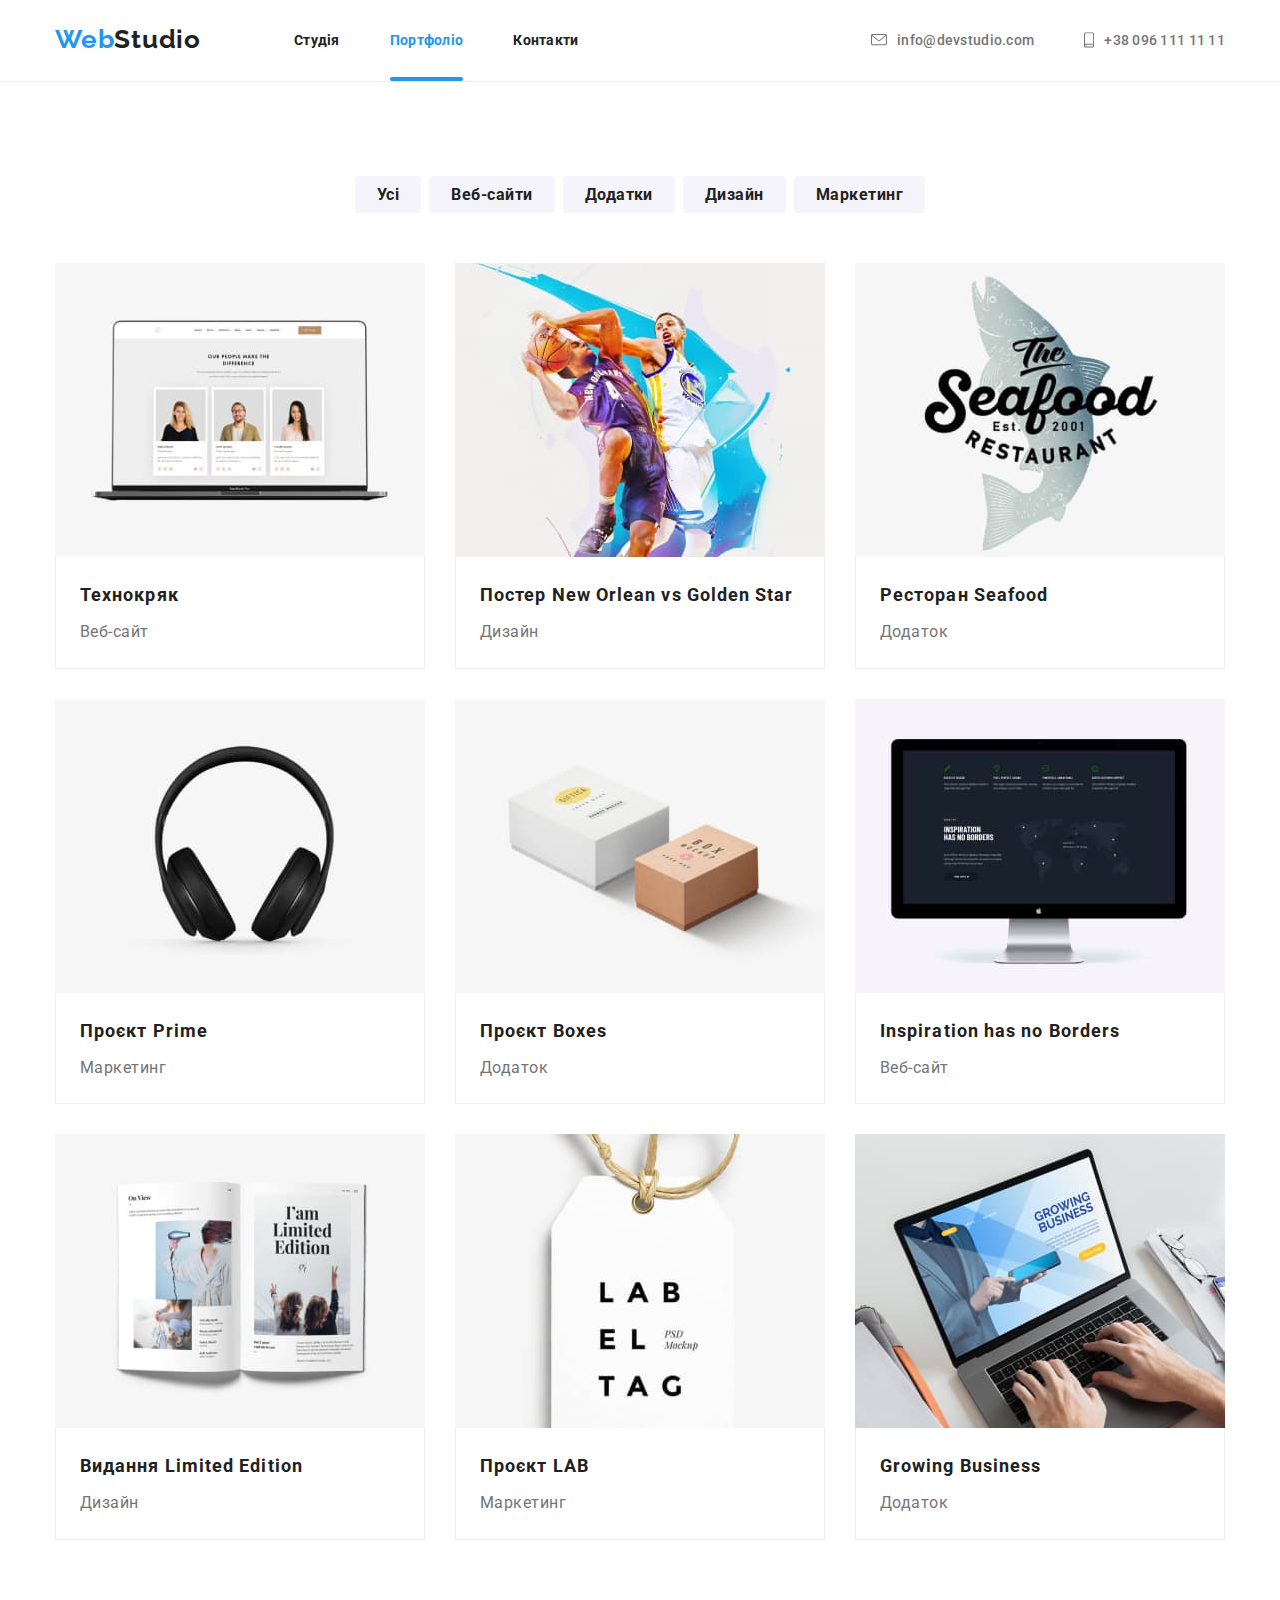
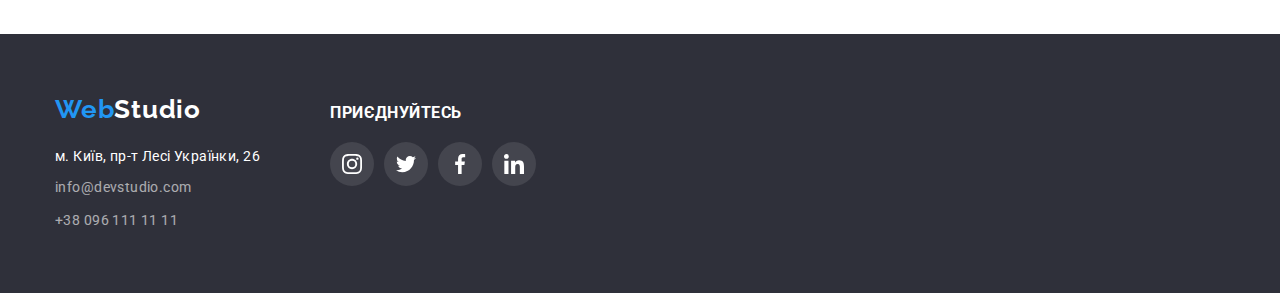
==== portfolio.html @ 6127da7b "Initial commit" ====
<!DOCTYPE html>
<html lang="en">

<head>
  <meta charset="UTF-8" />
  <meta http-equiv="X-UA-Compatible" content="IE=edge" />
  <meta name="viewport" content="width=device-width, initial-scale=1.0" />
  <link rel="preconnect" href="https://fonts.googleapis.com" />
  <link rel="preconnect" href="https://fonts.gstatic.com" crossorigin />
  <link href="https://fonts.googleapis.com/css2?family=Raleway:wght@700&family=Roboto:wght@400;500;700;900&display=swap"
    rel="stylesheet" />
  <link rel="stylesheet"
    href="https://cdnjs.cloudflare.com/ajax/libs/modern-normalize/1.1.0/modern-normalize.min.css" />
  <link rel="stylesheet" href="./css/style.css" />
  <title>Portfolio</title>
</head>

<body>
  <header class="header">
    <div class="container header-container">
      <nav class="navigation">
        <a class="logo-header link" href="./index.html"><span class="web">Web</span>Studio</a>
        <ul class="list">
          <li class="nav-li">
            <a class="nav-link link" href="./index.html">Студія</a>
          </li>
          <li class="nav-li">
            <a class="nav-link link current" href="./portfolio.html">Портфоліо</a>
          </li>
          <li class="nav-li">
            <a class="nav-link link" href="">Контакти</a>
          </li>
        </ul>
      </nav>

      <ul class="contacts list">
        <li class="contacts-item">
          <a class="link" href="mailto:info@devstudio.com">
            <svg class="icon" width="16" height="12">
              <use href="./images/symbol-defs.svg#icon-envelope"></use>
            </svg>
            info@devstudio.com</a>
        </li>
        <li class="contacts-item">
          <a class="link" href="tel:+380961111111">
            <svg class="icon" width="10" height="16">
              <use class="icon" href="./images/symbol-defs.svg#icon-smartphone"></use>
            </svg>
            +38 096 111 11 11</a>
        </li>
      </ul>
    </div>
  </header>

  <main class="main">
    <section class="portfolio section">
      <div class="container">
        <h1 class="title visually-hidden">Наші проекти</h1>
        <ul class="button-list list">
          <li class="item">
            <button class="button" type="button">Усі</button>
          </li>
          <li class="item">
            <button class="button" type="button">Веб-сайти</button>
          </li>
          <li class="item">
            <button class="button" type="button">Додатки</button>
          </li>
          <li class="item">
            <button class="button" type="button">Дизайн</button>
          </li>
          <li class="item">
            <button class="button" type="button">Маркетинг</button>
          </li>
        </ul>

        <ul class="projects list">
          <li class="item">
            <!-- "google.com" - умовне посилання -->
            <a class="link" href="https://www.google.com/">
              <div class="image-box">
                <img class="image" src="./images/portfolio/tech.jpg" alt="Технокряк" width="370" />
                <p class="image-desc">Ресурс пропонує комплексні пропозиції з різним рівнем функціоналу та сервісів. Все
                  це дозволить відвідувачу отримати вичерпні відомості про компанію чи приватну особу.</p>
              </div>
              <div class="img-description">
                <h2 class="name">Технокряк</h2>
                <p class="description">Веб-сайт</p>
              </div>
            </a>
          </li>
          <li class="item">
            <a class="link" href="https://www.google.com/">
              <div class="image-box">
                <img class="image" src="./images/portfolio/poster.jpg" alt="Технокряк" width="370" />
                <p class="image-desc">Ресурс пропонує комплексні пропозиції з різним рівнем функціоналу та сервісів. Все
                  це дозволить відвідувачу отримати вичерпні відомості про компанію чи приватну особу.</p>
              </div>
              <div class="img-description">
                <h2 class="name">Постер New Orlean vs Golden Star</h2>
                <p class="description">Дизайн</p>
              </div>
            </a>
          </li>
          <li class="item">
            <a class="link" href="https://www.google.com/">
              <div class="image-box">
                <img class="image" src="./images/portfolio/restaurant.jpg" alt="Технокряк" width="370" />
                <p class="image-desc">Ресурс пропонує комплексні пропозиції з різним рівнем функціоналу та сервісів. Все
                  це дозволить відвідувачу отримати вичерпні відомості про компанію чи приватну особу.</p>
              </div>
              <div class="img-description">
                <h2 class="name">Ресторан Seafood</h2>
                <p class="description">Додаток</p>
              </div>
            </a>
          </li>
          <li class="item">
            <a class="link" href="https://www.google.com/">
              <div class="image-box">
                <img class="image" src="./images/portfolio/prime.jpg" alt="Технокряк" width="370" />
                <p class="image-desc">Ресурс пропонує комплексні пропозиції з різним рівнем функціоналу та сервісів. Все
                  це дозволить відвідувачу отримати вичерпні відомості про компанію чи приватну особу.</p>
              </div>
              <div class="img-description">
                <h2 class="name">Проєкт Prime</h2>
                <p class="description">Маркетинг</p>
              </div>
            </a>
          </li>
          <li class="item">
            <a class="link" href="https://www.google.com/">
              <div class="image-box">
                <img class="image" src="./images/portfolio/boxes.jpg" alt="Технокряк" width="370" />
                <p class="image-desc">Ресурс пропонує комплексні пропозиції з різним рівнем функціоналу та сервісів. Все
                  це дозволить відвідувачу отримати вичерпні відомості про компанію чи приватну особу.</p>
              </div>
              <div class="img-description">
                <h2 class="name">Проєкт Boxes</h2>
                <p class="description">Додаток</p>
              </div>
            </a>
          </li>
          <li class="item">
            <a class="link" href="https://www.google.com/">
              <div class="image-box">
                <img class="image" src="./images/portfolio/monitor.jpg" alt="Технокряк" width="370" />
                <p class="image-desc">Ресурс пропонує комплексні пропозиції з різним рівнем функціоналу та сервісів. Все
                  це дозволить відвідувачу отримати вичерпні відомості про компанію чи приватну особу.</p>
              </div>
              <div class="img-description">
                <h2 class="name">Inspiration has no Borders</h2>
                <p class="description">Веб-сайт</p>
              </div>
            </a>
          </li>
          <li class="item">
            <a class="link" href="https://www.google.com/">
              <div class="image-box">
                <img class="image" src="./images/portfolio/limited.jpg" alt="Технокряк" width="370" />
                <p class="image-desc">Ресурс пропонує комплексні пропозиції з різним рівнем функціоналу та сервісів. Все
                  це дозволить відвідувачу отримати вичерпні відомості про компанію чи приватну особу.</p>
              </div>
              <div class="img-description">
                <h2 class="name">Видання Limited Edition</h2>
                <p class="description">Дизайн</p>
              </div>
            </a>
          </li>
          <li class="item">
            <a class="link" href="https://www.google.com/">
              <div class="image-box">
                <img class="image" src="./images/portfolio/label.jpg" alt="Технокряк" width="370" />
                <p class="image-desc">Ресурс пропонує комплексні пропозиції з різним рівнем функціоналу та сервісів. Все
                  це дозволить відвідувачу отримати вичерпні відомості про компанію чи приватну особу.</p>
              </div>
              <div class="img-description">
                <h2 class="name">Проєкт LAB</h2>
                <p class="description">Маркетинг</p>
              </div>
            </a>
          </li>
          <li class="item">
            <a class="link" href="https://www.google.com/">
              <div class="image-box">
                <img class="image" src="./images/portfolio/business.jpg" alt="Технокряк" width="370" />
                <p class="image-desc">Ресурс пропонує комплексні пропозиції з різним рівнем функціоналу та сервісів. Все
                  це дозволить відвідувачу отримати вичерпні відомості про компанію чи приватну особу.</p>
              </div>
              <div class="img-description">
                <h2 class="name">Growing Business</h2>
                <p class="description">Додаток</p>
              </div>
            </a>
          </li>
        </ul>
      </div>
    </section>
  </main>

  <footer class="footer">
    <div class="container">
      <div class="footer-contacts">
        <a class="logo-footer link" href="./index.html"><span class="web">Web</span>Studio</a>
        <ul class="list">
          <li class="item">
            <a class="map link"
              href="https://www.google.com.ua/maps/place/%D0%B1%D1%83%D0%BB.+%D0%9B%D0%B5%D1%81%D0%B8+%D0%A3%D0%BA%D1%80%D0%B0%D0%B8%D0%BD%D0%BA%D0%B8,+26,+%D0%9A%D0%B8%D0%B5%D0%B2,+02000/@50.4265841,30.5361971,17z/data=!3m1!4b1!4m5!3m4!1s0x40d4cf0e033ecbe9:0x57a4dffefec77da0!8m2!3d50.4265807!4d30.5383858?hl=ru">
              м. Київ, пр-т Лесі Українки, 26</a>
          </li>

          <li class="contacts-list item">
            <a class="link" href="mailto:info@devstudio.com">info@devstudio.com</a>
          </li>

          <li class="contacts-list item">
            <a class="link" href="tel:+380961111111">+38 096 111 11 11</a>
          </li>
        </ul>
      </div>
      <div class="social-footer">
        <h3 class="social-title">приєднуйтесь</h3>
        <ul class="list">
          <li class="item">
            <a class="link" target="_blank" rel="noreferrer, noopener" href="">
              <svg class="icon" width="20" height="20">
                <use href="./images/symbol-defs.svg#icon-instagram"></use>
              </svg>
            </a>
          </li>
          <li class="item">
            <a class="link" target="_blank" rel="noreferrer, noopener" href="">
              <svg class="icon" width="20" height="20">
                <use href="./images/symbol-defs.svg#icon-twitter"></use>
              </svg>
            </a>
          </li>
          <li class="item">
            <a class="link" target="_blank" rel="noreferrer, noopener" href="">
              <svg class="icon" width="20" height="20">
                <use href="./images/symbol-defs.svg#icon-facebook"></use>
              </svg>
            </a>
          </li>
          <li class="item">
            <a class="link" target="_blank" rel="noreferrer, noopener" href="">
              <svg class="icon" width="20" height="20">
                <use href="./images/symbol-defs.svg#icon-linkedin"></use>
              </svg>
            </a>
          </li>
        </ul>
      </div>
    </div>
  </footer>
</body>

</html>
---- css/style.css ----
/*  */

:root {
  --main-text-color: #212121;
  --project-color: #2196f3;
  --second-accent-color: #188ce8;
  --second-text-color: #757575;
  --third-text-color: #fff;
  --hero-back-color: #2f303a;
  --background-color: #f5f5f5;
  --section-team-back-color: #f5f4fa;
  --project-section-back: #eeeeee;
  --logo-color: #000;
  --header-border-line: #ececec;
  --company-logo-color: #afb1b8;
  --footer-icon-back-color: #44454e;
  --employment-des-back: rgba(47, 48, 58, 0.8);
  --port-desc-back: rgba(33, 150, 243, 0.9);
  --send-mail-text-color: #acacb0;
}

body {
  font-weight: 400;
  font-size: 14px;
  font-family: "Roboto", sans-serif;
  color: var(--main-text-color);
  background-color: var(--third-text-color);
  margin: 0;
}
.container {
  box-sizing: border-box;
  width: 1200px;
  margin: 0 auto;
  padding-left: 15px;
  padding-right: 15px;
}

img {
  display: block;
  min-width: 100%;
  height: auto;
}

h1,
h2,
h3,
h4,
h5,
h6,
p {
  margin: 0;
}

.section {
  padding-top: 94px;
  padding-bottom: 94px;
}

.link {
  text-decoration: none;
  font-style: normal;
}
.list {
  list-style: none;
  padding: 0;
  margin: 0;
}

.title {
  padding-bottom: 50px;
  text-align: center;
}

.visually-hidden {
  position: absolute;
  white-space: nowrap;
  width: 1px;
  height: 1px;
  overflow: hidden;
  border: 0;
  padding: 0;
  clip: rect(0 0 0 0);
  clip-path: inset(50%);
  margin: -1px;
}

/* header */

.header {
  /* color */
  background-color: var(--third-text-color);
  color: var(--main-text-color);
  /* font */
  font-weight: bold;
  line-height: 1.2;

  border-bottom: 1px solid var(--header-border-line);
}

.header-container {
  display: flex;

  align-items: center;
}

.header .link {
  color: var(--main-text-color);
}
/* header-content */

/* /header-logo/ */
.logo-header {
  /* font */
  font-family: "Raleway", sans-serif;
  font-weight: 700;
  font-size: 26px;
  line-height: 1.2;
  letter-spacing: 0.03em;
  /* color */
  color: var(--logo-color);

  padding-top: 24px;
  padding-bottom: 25px;
}

.logo-header .web {
  /* color */
  color: var(--project-color);
}

/* header-navigation */

.navigation {
  display: flex;
  align-items: center;
}
.navigation .nav-li {
  transition-property: background-color, box-shadow, color;
  transition-duration: cubic-bezier(0.4, 0, 0.2);
}

.navigation .nav-link {
  position: relative;
  /* font */
  font-weight: bold;
  font-size: 14px;
  letter-spacing: 0.02em;
  line-height: 1.2;
  /* color */
  color: var(--main-text-color);

  margin-top: 0;
  margin-bottom: 0;
  padding-top: 32px;
  padding-bottom: 32px;
  display: block;

  transition-property: color;
  transition-duration: 250ms;
  transition-timing-function: cubic-bezier(0.4, 0, 0.2, 1);
  transition-delay: 0ms;
}

.navigation .list {
  display: flex;
  padding-left: 0;
  margin-left: 93px;
  margin-bottom: 0px;
  margin-top: 0px;
}
.navigation .nav-li:not(:last-child) {
  margin-right: 50px;
}

.navigation .nav-link:hover,
.navigation .nav-link:focus,
.navigation .nav-link:active {
  /* color */
  color: var(--project-color);
}
.navigation .current {
  position: relativ;
  color: var(--project-color);
}
.navigation .current::after {
  position: absolute;
  bottom: 0px;
  left: 0px;
  content: "";
  width: 100%;
  height: 4px;
  background-color: var(--project-color);
  border-radius: 2px;
}

/* header-contacts */

.contacts .link {
  /* font */
  font-weight: 500;
  line-height: 1.2;
  letter-spacing: 0.02em;
  /* color */
  color: var(--second-text-color);

  padding-top: 32px;
  padding-bottom: 32px;

  transition-property: color;
  transition-duration: 250ms;
  transition-timing-function: cubic-bezier(0.4, 0, 0.2, 1);
  transition-delay: 0ms;
}

.contacts {
  margin-left: auto;
  display: flex;
  align-items: center;
}

.header-address .contacts-item {
  box-sizing: border-box;
}

.contacts {
  display: flex;
  padding: 0;
}

.contacts .contacts-item:not(:last-child) {
  margin-right: 50px;
}

.contacts .link:hover,
.contacts .link:focus,
.contacts .link:hover .icon,
.contacts .link:focus .icon {
  color: var(--project-color);
  fill: var(--project-color);
}

.contacts-item .link {
  display: flex;
  align-items: center;
}

.contacts .icon {
  fill: var(--second-text-color);

  margin-right: 10px;

  transition-property: fill;
  transition-duration: 250ms;
  transition-timing-function: cubic-bezier(0.4, 0, 0.2, 1);
  transition-delay: 0ms;
}

/* main */

/*----hero-section----*/
.hero {
  background-color: var(--hero-back-color);
  background-repeat: no-repeat;
  background-size: cover;
  background-image: linear-gradient(
      to right,
      rgba(47, 48, 58, 0.6),
      rgba(47, 48, 58, 0.6)
    ),
    url(../images/hero.jpg);

  padding-top: 200px;
  padding-bottom: 200px;

  max-width: 1600px;
  margin: 0 auto;

  text-align: center;
}
.hero .title {
  /* font */
  font-weight: 900;
  font-size: 44px;
  line-height: 1.4;
  letter-spacing: 0.06em;
  /* color */
  color: var(--third-text-color);

  margin-bottom: 30px;

  text-transform: uppercase;
}

.hero-button {
  /* color */
  color: var(--third-text-color);
  background-color: var(--project-color);
  /* cursor */
  cursor: pointer;
  /* font */
  font-family: inherit;
  font-weight: 700;
  font-size: 16px;
  line-height: 1.8;
  letter-spacing: 0.06em;

  padding: 10px 32px;
  border: 0;
  border-radius: 4px;

  box-shadow: 0px 4px 4px rgba(0, 0, 0, 0.15);

  transition-property: background-color, color;
  transition-duration: 250ms;
  transition-timing-function: cubic-bezier(0.4, 0, 0.2, 1);
  transition-delay: 0ms;
}
.hero-button:hover,
.hero-button:focus {
  /* color */
  background-color: var(--second-accent-color);
  color: var(--third-text-color);
}

/* -----advantages----- */

.feature .title {
  /* font */
  font-weight: 700;
  font-size: 36px;
  line-height: 1.2;
  letter-spacing: 0.03em;
  /* color */
  color: var(--main-text-color);
}

.feature .list {
  display: flex;
}

.feature .item:not(:last-child) {
  margin-right: 30px;
}

.feature .item::before {
  display: block;
  content: "";
  width: 270px;
  height: 120px;

  margin-bottom: 30px;

  background-repeat: no-repeat;
  background-position: center;
  align-items: center;

  border-radius: 4px;

  background-color: var(--section-team-back-color);
}

.item-one::before {
  background-image: url(../images/specifics/antenna.png);
}
.item-two::before {
  background-image: url(../images/specifics/clock.png);
}
.item-three::before {
  background-image: url(../images/specifics/diagram.png);
}
.item-four::before {
  background-image: url(../images/specifics/astronaut.png);
}

.feature .name {
  /* font */
  font-weight: 700;
  font-size: 14px;
  line-height: 1.2;
  letter-spacing: 0.03em;
  /* color */
  color: var(--main-text-color);

  margin-bottom: 10px;
}
.feature .text {
  /* font */
  font-size: 14px;
  line-height: 1.8;
  letter-spacing: 0.03em;
  /* color */
  color: var(--second-text-color);

  margin: 0;
}

/* ----employment---- */

.employment {
  padding-top: 0;
}

.employment .title {
  /* font */
  font-weight: 700;
  font-size: 36px;
  line-height: 1.2;
  letter-spacing: 0.03em;
  /* color */
  color: var(--main-text-color);

  margin-top: 0px;
}

.employment .list {
  display: flex;
  gap: 30px;
}

.employment .image-box {
  position: relative;
}

.employment .image-description {
  position: absolute;
  bottom: 0;
  left: 0;

  text-align: center;

  width: 370px;

  font-weight: 700;
  font-size: 14px;
  line-height: 1.14;
  letter-spacing: 0.03em;
  text-transform: uppercase;

  padding: 27px 0;

  color: var(--third-text-color);
  background-color: var(--employment-des-back);
}

/* -------team------- */
.team {
  background-color: var(--section-team-back-color);
}
.team .title {
  /* font */
  font-family: "Roboto";
  font-weight: 700;
  font-size: 36px;
  line-height: 1.2;
  letter-spacing: 0.03em;
  /* color */
  color: var(--main-text-color);
}

.team .list {
  display: flex;
  gap: 30px;
}

.team .card {
  background-color: var(--third-text-color);

  width: 270px;

  text-align: center;

  border-radius: 0 0 4px 4px;

  box-shadow: 0px 1px 3px rgba(0, 0, 0, 0.12), 0px 1px 1px rgba(0, 0, 0, 0.14),
    0px 2px 1px rgba(0, 0, 0, 0.2);
}

.team .image {
  display: block;
}

.team .name-spec {
  padding-top: 30px;
  padding-bottom: 30px;
}

.team .name {
  /* font */
  font-weight: bold;
  font-size: 16px;
  line-height: 1.2;
  letter-spacing: 0.03em;
  /* color */
  color: var(--main-text-color);

  margin-bottom: 10px;
}
.team .specialization {
  /* font */
  font-size: 16px;
  line-height: 1.2;
  letter-spacing: 0.03em;
  /* color */
  color: var(--second-text-color);

  margin-bottom: 16px;
}

.team .card-social {
  gap: 10px;
  align-items: center;
  justify-content: center;
}

.card-social .item {
  width: 44px;
  height: 44px;
}

.card-social .link {
  transition-property: background-color, fill, border-radius;
  transition-duration: 250ms;
  transition-timing-function: cubic-bezier(0.4, 0, 0.2, 1);
  transition-delay: 0ms;
}

.card-social .link:hover .icon,
.card-social .link:focus .icon {
  fill: var(--third-text-color);
}

.card-social .link:hover,
.card-social .link:focus {
  border-radius: 50%;
  background-color: var(--project-color);
}

.card-social .link {
  display: flex;
  border-radius: 50%;
  width: 100%;
  height: 100%;
  justify-content: center;
  align-items: center;
}

.card-social .icon {
  fill: var(--company-logo-color);

  transition-property: fill;
  transition-duration: 250ms;
  transition-timing-function: cubic-bezier(0.4, 0, 0.2, 1);
  transition-delay: 0ms;
}

/* clients */

.clients .title {
  font-family: "Roboto";
  font-weight: 700;
  font-size: 36px;
  line-height: 1.2;
  letter-spacing: 0.03em;

  color: var(--main-text-color);
}

.clients .list {
  display: flex;
  justify-content: center;
  gap: 30px;
}

.clients .item,
.clients .link {
  display: inline-block;
  max-height: 92px;

  transition-property: background-color, color;
  transition-duration: 250ms;
  transition-timing-function: cubic-bezier(0.4, 0, 0.2, 1);
  transition-delay: 0ms;
}

.clients .icon {
  border-radius: 4px;
  border: 1px solid var(--company-logo-color);

  width: 170px;
  height: 92px;

  padding-top: 16px;
  padding-bottom: 16px;
  padding-left: 32px;
  padding-right: 32px;

  fill: var(--company-logo-color);

  transition-property: fill, border-color;
  transition-duration: 250ms;
  transition-timing-function: cubic-bezier(0.4, 0, 0.2, 1);
  transition-delay: 0ms;
}

.clients .link:hover .icon,
.clients .link:focus .icon,
.clients .link:hover,
.clients .link:focus {
  fill: var(--project-color);
  border-color: var(--project-color);
  outline: transparent;
}

/* footer */

.footer {
  /* color */
  background-color: var(--hero-back-color);
  /* font */
  font-weight: 400;

  padding: 60px 0;
}

.footer-contacts {
  margin-right: 70px;
}
.logo-footer {
  display: inline-block;

  max-width: 145px;
  /* font */
  font-family: "Raleway", sans-serif;
  font-style: normal;
  font-weight: 700;
  font-size: 26px;
  line-height: 1.2;
  letter-spacing: 0.03em;
  /* color */
  color: var(--third-text-color);

  margin-bottom: 20px;
  margin-right: 0;
}
.logo-footer .web {
  color: var(--project-color);
}
.map {
  /* font */
  font-size: 14px;
  line-height: 1.6;
  letter-spacing: 0.03em;
  /* color */
  color: var(--third-text-color);
}
.contacts-list .link {
  line-height: 1.7;
  letter-spacing: 0.03em;
  /* color */
  color: var(--third-text-color);
  opacity: 0.6;
}

.footer .item:not(:last-child) {
  margin-bottom: 9px;
}

.footer .container {
  display: flex;

  align-items: baseline;
}

.social-footer {
  margin-right: 93px;
}

.social-title {
  font-weight: 700;
  line-height: 1.1;
  letter-spacing: 0.03em;
  text-transform: uppercase;

  padding-bottom: 20px;

  color: var(--third-text-color);
}

.social-footer .list {
  display: flex;
  gap: 10px;
}

.social-footer .item {
  width: 44px;
  height: 44px;

  border-radius: 50%;
  background-color: var(--footer-icon-back-color);
}

.social-footer .link {
  display: flex;
  width: 100%;
  height: 100%;
  justify-content: center;
  align-items: center;

  border-radius: 50%;

  fill: var(--third-text-color);

  transition-property: background-color, fill;
  transition-duration: 250ms;
  transition-timing-function: cubic-bezier(0.4, 0, 0.2, 1);
  transition-delay: 0ms;
}

.social-footer .link:hover .icon,
.social-footer .link:focus .icon {
  fill: var(--third-text-color);
}
.social-footer .link:hover,
.social-footer .link:focus {
  background-color: var(--project-color);
  border-radius: 50%;
}

.mailing {
  top: 0;
  right: 0;
}

.mailing .title {
  font-weight: 700;
  line-height: calc(16 / 14);
  letter-spacing: 0.03em;
  text-transform: uppercase;

  text-align: left;

  padding: 0;

  margin-bottom: 20px;

  color: var(--third-text-color);
}

.mailing .email-box {
  display: flex;
}

.mailing .input-email {
  min-height: 50px;
  width: 358px;
  margin-right: 12px;
  padding-left: 16px;

  font-size: 16px;
  line-height: calc(20 / 16);
  align-items: center;
  letter-spacing: 0.03em;

  background-color: transparent;

  color: var(--send-mail-text-color);
  border: 1px solid rgba(255, 255, 255, 0.3);
  filter: drop-shadow(0px 4px 4px rgba(0, 0, 0, 0.15));
  border-radius: 4px;
}

.mailing .button {
  box-sizing: border-box;
  display: flex;

  justify-content: center;
  align-items: center;

  width: 200px;
  height: 50px;

  border: 0;

  background-color: var(--project-color);
  color: var(--third-text-color);

  transition-property: background-color;
  transition-duration: 250ms;
  transition-timing-function: cubic-bezier(0.4, 0, 0.2, 1);
  transition-delay: 0ms;
}

.mailing .button:hover,
.mailing .button:focus {
  /* color */
  background-color: var(--second-accent-color);
  color: var(--third-text-color);
}

.mailing .icon {
  align-self: center;

  margin-left: 10px;

  width: 24px;
  height: 24px;

  fill: var(--third-text-color);
}

/* MODAL */

.backdrop {
  position: fixed;

  top: 0;
  left: 0;

  width: 100%;
  height: 100%;

  backdrop-filter: blur(1px);
  background-color: rgba(0, 0, 0, 0.2);

  visibility: visible;
  opacity: 1;

  transition-property: visibility, opacity;
  transition-duration: 250ms;
  transition-timing-function: cubic-bezier(0.4, 0, 0.2, 1);
  transition-delay: 0ms;
}

.is-hidden {
  opacity: 0;
  visibility: hidden;
  pointer-events: none;

  transition-property: visibility, opacity;
  transition-duration: 250ms;
  transition-timing-function: cubic-bezier(0.4, 0, 0.2, 1);
  transition-delay: 0ms;
}

.modal {
  position: absolute;

  z-index: 100;

  width: 528px;
  min-height: 581px;

  padding: 40px 41px;

  top: 50%;
  left: 50%;
  transform: translate(-50%, -50%);

  border-radius: 4px;

  box-shadow: 0px 1px 3px rgba(0, 0, 0, 0.12), 0px 1px 1px rgba(0, 0, 0, 0.14),
    0px 2px 1px rgba(0, 0, 0, 0.2);

  background-color: var(--third-text-color);
}

.modal__close {
  position: absolute;
  display: flex;
  background: transparent;
  justify-content: center;
  align-items: center;

  padding: 0;

  top: 8px;
  right: 8px;

  cursor: pointer;

  width: 30px;
  height: 30px;

  border-radius: 50%;
  border: 1px solid rgba(0, 0, 0, 0.1);

  transition-property: fill;
  transition-duration: 250ms;
  transition-timing-function: cubic-bezier(0.4, 0, 0.2, 1);
  transition-delay: 0ms;
}

.modal__close:hover,
.modal__close:focus,
.modal__close:active {
  fill: var(--project-color);
}

.modal__title {
  display: inline-block;

  margin-bottom: 12px;

  font-weight: 700;
  font-size: 20px;
  line-height: calc(23 / 20);
  text-align: center;
  letter-spacing: 0.03em;
}
.modal__form--label {
  display: inline-block;

  margin-bottom: 4px;

  font-size: 12px;
  line-height: calc(14 / 12);
  letter-spacing: 0.01em;

  color: var(--second-text-color);
}
.modal__form--group {
  position: relative;

  margin-bottom: 10px;
}

.modal__form--input:hover,
.modal__form--input:active,
.modal__form--input:focus,
.modal__form--input:hover + .modal__form--icon,
.modal__form--input:focus + .modal__form--icon,
.modal__form--input:active + .modal__form--icon {
  fill: var(--project-color);
  border-color: var(--project-color);
}
.modal__form--input {
  display: inline-block;
  width: 100%;
  height: 40px;

  padding: 12px 42px;

  outline: 0;

  border: 1px solid rgba(33, 33, 33, 0.2);
  border-radius: 4px;
  background-color: transparent;

  transition-property: fill, border-color;
  transition-duration: 250ms;
  transition-timing-function: cubic-bezier(0.4, 0, 0.2, 1);
  transition-delay: 0ms;
}

.modal__form--icon {
  position: absolute;

  display: flex;

  justify-content: center;
  align-items: center;

  top: 50%;
  transform: translateY(-50%);
  left: 12px;

  fill: var(--main-text-color);

  transition-property: fill;
  transition-duration: 250ms;
  transition-timing-function: cubic-bezier(0.4, 0, 0.2, 1);
  transition-delay: 0ms;
}

.modal__form--textarea {
  display: inline-block;
  width: 100%;
  height: 120px;

  padding: 12px 16px;
  margin-bottom: 20px;

  outline: 0;

  resize: none;

  border: 1px solid rgba(33, 33, 33, 0.2);
  border-radius: 4px;
  background-color: transparent;

  transition-property: border-color;
  transition-duration: 250ms;
  transition-timing-function: cubic-bezier(0.4, 0, 0.2, 1);
  transition-delay: 0ms;
}
.modal__form--textarea:hover,
.modal__form--textarea:focus,
.modal__form--textarea:active {
  border-color: var(--project-color);
}

.modal__form--checkbox-label {
  display: flex;
  justify-content: center;
  text-align: center;
  gap: 7px;

  margin-bottom: 30px;
}

.modal__form--checkbox {
  align-self: center;

  appearance: none;

  width: 16px;
  height: 15px;

  cursor: pointer;

  background-image: url("data:image/svg+xml,%3Csvg xmlns='http://www.w3.org/2000/svg' viewBox='0 0 512 512' fill='white'%3E%3Cpath d='M470.6 105.4c12.5 12.5 12.5 32.8 0 45.3l-256 256c-12.5 12.5-32.8 12.5-45.3 0l-128-128c-12.5-12.5-12.5-32.8 0-45.3s32.8-12.5 45.3 0L192 338.7 425.4 105.4c12.5-12.5 32.8-12.5 45.3 0z'/%3E%3C/svg%3E");
  background-repeat: no-repeat;
  background-position: center;

  border-radius: 2px;
  border: 2px solid var(--main-text-color);

  transition-property: border-color, background-color;
  transition-duration: 250ms;
  transition-timing-function: cubic-bezier(0.4, 0, 0.2, 1);
  transition-delay: 0ms;
}

.modal__form--checkbox:checked {
  background-color: var(--project-color);
  border-color: var(--project-color);
}
.model__form--checkbox .modal__form--description {
  line-height: calc(24 / 14);
  letter-spacing: 0.03em;

  color: var(--second-text-color);
}
.modal__form-link {
  line-height: calc(24 / 14);
  letter-spacing: 0.03em;

  text-decoration-line: underline;
  color: var(--project-color);
}
.modal__form--btn {
  display: block;

  width: 200px;
  height: 50px;

  margin: 0 auto;

  font-weight: 700;
  font-size: 16px;
  line-height: calc(30 / 16);
  letter-spacing: 0.06em;

  cursor: pointer;

  border: 0;
  outline: 0;

  border-radius: 4px;

  color: var(--third-text-color);
  background-color: var(--project-color);
  box-shadow: 0px 4px 4px rgba(0, 0, 0, 0.15);

  transition-property: background-color;
  transition-duration: 250ms;
  transition-timing-function: cubic-bezier(0.4, 0, 0.2, 1);
  transition-delay: 0ms;
}

.modal__form--btn:hover,
.modal__form--btn:focus,
.modal__form--btn:active {
  background-color: var(--second-accent-color);
}

/* PORTFOLIO */

.main {
  background-color: var(--third-text-color);
}
.portfolio {
  background-color: var(--third-text-color);
}

.portfolio .title {
  /* font */
  font-weight: 900;
  font-size: 44px;
  line-height: 1.4;
  letter-spacing: 0.06em;
  /* color */
  color: var(--main-text-color);
}

.portfolio .button-list {
  display: flex;
  justify-content: center;
}

.button {
  /* font */
  font-family: inherit;
  font-weight: bold;
  font-size: 16px;
  line-height: 1.6;
  letter-spacing: 0.03em;
  /* cursor */
  cursor: pointer;
  /* color */
  color: var(--main-text-color);
  background-color: var(--section-team-back-color);

  box-sizing: border-box;

  border-style: solid;
  border-radius: 4px;
  border: 0;

  padding-top: 6px;
  padding-bottom: 6px;
  padding-left: 22px;
  padding-right: 22px;

  transition-property: color, background-color, box-shadow;
  transition-duration: 250ms;
  transition-timing-function: cubic-bezier(0.4, 0, 0.2, 1);
  transition-delay: 0ms;
}

.button:hover,
.button:focus {
  color: var(--third-text-color);
  background-color: var(--project-color);
  border-color: var(--project-color);

  box-shadow: 0px 3px 1px rgba(0, 0, 0, 0.1), 0px 1px 2px rgba(0, 0, 0, 0.08),
    0px 2px 2px rgba(0, 0, 0, 0.12);
}
.button .name:hover {
  color: var(--background-color);
}
.button-list {
  gap: 8px;
}
.button-list {
  margin-bottom: 50px;
}

.projects {
  display: flex;
  flex-wrap: wrap;
  justify-content: center;
  gap: 30px;
}

.projects .item {
  max-width: 370px;
}

.projects .link {
  display: inline-block;
  width: 100%;
  height: 100%;

  transition-property: box-shadow;
  transition-duration: 250ms;
  transition-timing-function: cubic-bezier(0.4, 0, 0.2, 1);
  transition-delay: 0ms;
}

.projects .link:hover,
.projects .link:focus {
  box-shadow: 0px 1px 1px rgba(0, 0, 0, 0.12), 0px 4px 4px rgba(0, 0, 0, 0.06),
    1px 4px 6px rgba(0, 0, 0, 0.16);

  outline: transparent;
}

.projects .image {
  display: block;
}

.projects .image-box {
  position: relative;
  box-sizing: border-box;
  overflow: hidden;
}

.project .image-box {
  position: relative;
}

.projects .img-description {
  padding-right: 24px;
  padding-left: 24px;
  padding-top: 20px;
  padding-bottom: 20px;

  z-index: 2;

  border-bottom: 1px solid var(--project-section-back);
  border-left: 1px solid var(--project-section-back);
  border-right: 1px solid var(--project-section-back);
}

.projects .name {
  /* font */
  font-weight: 700;
  font-size: 18px;
  line-height: 2;
  letter-spacing: 0.06em;
  /* color */
  color: var(--main-text-color);
  background-color: var(--third-text-color);

  margin-bottom: 4px;
}

.projects .description {
  /* font */
  font-size: 16px;
  line-height: 1.9;
  letter-spacing: 0.03em;
  /* color */
  color: var(--second-text-color);
}

.projects .image-desc {
  position: absolute;
  display: inline-block;

  font-weight: 400;
  font-size: 18px;
  line-height: 1.55;
  letter-spacing: 0.03em;

  padding: 63px 24px;

  width: 100%;
  height: 100%;

  top: 0;
  left: 0;

  align-self: center;

  text-align: left;

  background-color: var(--port-desc-back);
  color: var(--third-text-color);

  opacity: 0;

  z-index: 1;

  transform-origin: bottom center;

  transform: translateY(100%);
  visibility: hidden;
  transition-property: opacity, transform;
  transition-duration: 250ms;
  transition-timing-function: cubic-bezier(0.4, 0, 0.2, 1);
  transition-delay: 0ms;
}

.projects .link:focus .image-desc,
.projects .link:hover .image-desc {
  visibility: visible;
  opacity: 1;
  transform: translateY(0%);
}
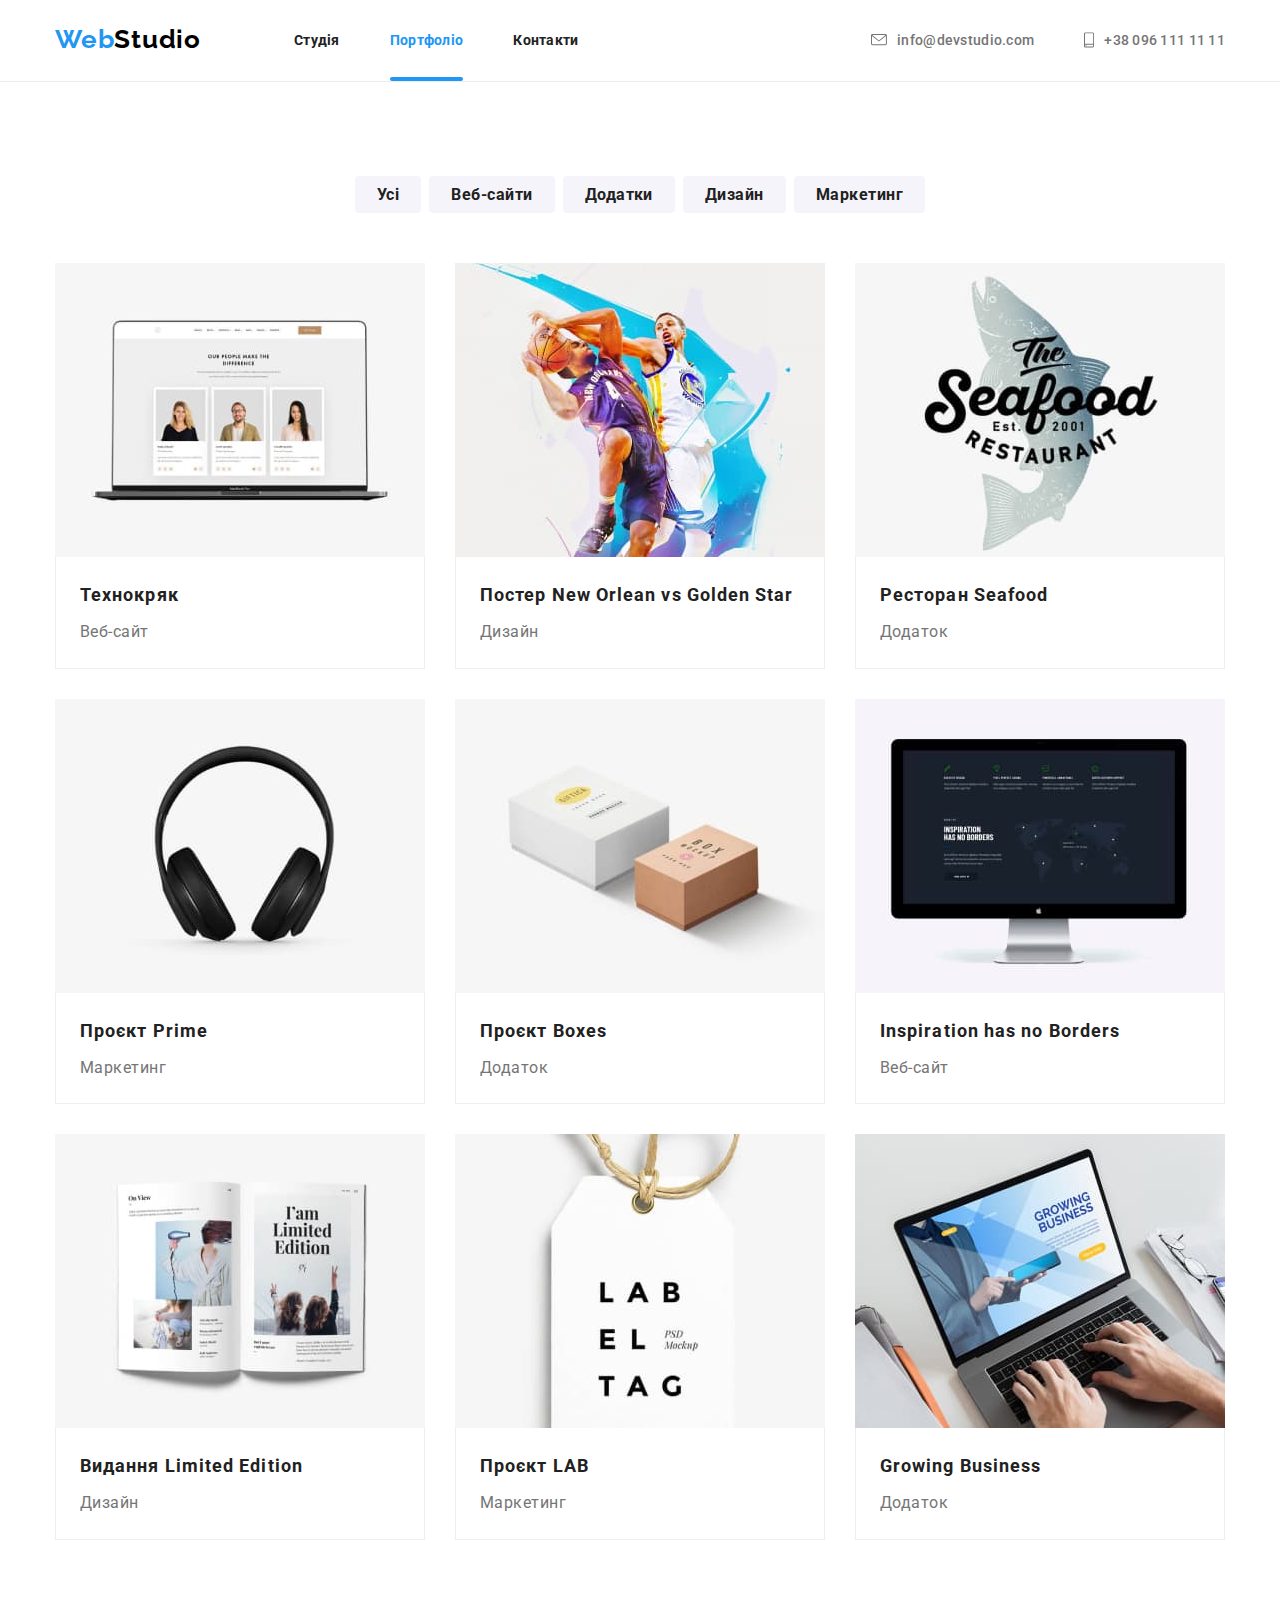
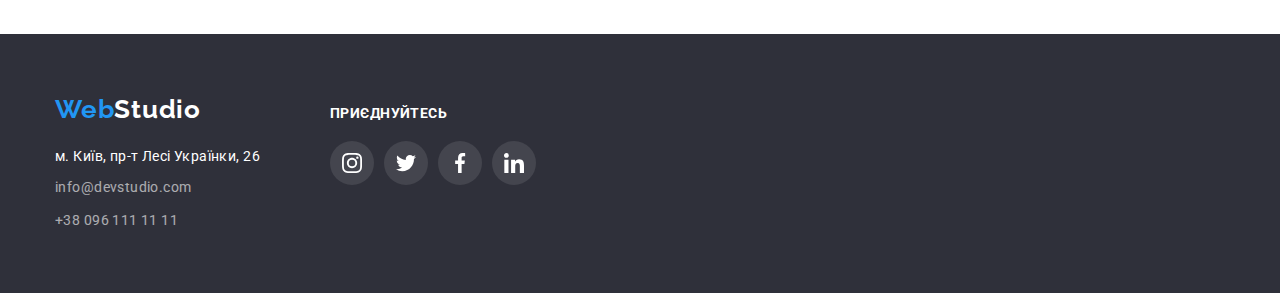
==== commit 11ced63c: "hw07" ====
--- a/portfolio.html
+++ b/portfolio.html
@@ -11,40 +11,40 @@
     rel="stylesheet" />
   <link rel="stylesheet"
     href="https://cdnjs.cloudflare.com/ajax/libs/modern-normalize/1.1.0/modern-normalize.min.css" />
-  <link rel="stylesheet" href="./css/style.css" />
+  <link rel="stylesheet" href="./css/main.min.css" />
   <title>Portfolio</title>
 </head>
 
 <body>
   <header class="header">
-    <div class="container header-container">
-      <nav class="navigation">
-        <a class="logo-header link" href="./index.html"><span class="web">Web</span>Studio</a>
-        <ul class="list">
-          <li class="nav-li">
-            <a class="nav-link link" href="./index.html">Студія</a>
-          </li>
-          <li class="nav-li">
-            <a class="nav-link link current" href="./portfolio.html">Портфоліо</a>
-          </li>
-          <li class="nav-li">
-            <a class="nav-link link" href="">Контакти</a>
+    <div class="container header__container">
+      <nav class="header__navigation">
+        <a class="header__nav--logo link" href="./index.html"><span class="header__logo--accent">Web</span>Studio</a>
+        <ul class="header__nav--list list">
+          <li class="header__nav--item">
+            <a class="header__nav--link link" href="./index.html">Студія</a>
+          </li>
+          <li class="header__nav--item">
+            <a class="header__nav--link link header__nav--current" href="./portfolio.html">Портфоліо</a>
+          </li>
+          <li class="header__nav--item">
+            <a class="header__nav--link link" href="">Контакти</a>
           </li>
         </ul>
       </nav>
 
-      <ul class="contacts list">
-        <li class="contacts-item">
-          <a class="link" href="mailto:info@devstudio.com">
-            <svg class="icon" width="16" height="12">
+      <ul class="header__contacts list">
+        <li class="header__contacts--item">
+          <a class="header__contacts--link link" href="mailto:info@devstudio.com">
+            <svg class="header__contacts--icon" width="16" height="12">
               <use href="./images/symbol-defs.svg#icon-envelope"></use>
             </svg>
             info@devstudio.com</a>
         </li>
-        <li class="contacts-item">
-          <a class="link" href="tel:+380961111111">
-            <svg class="icon" width="10" height="16">
-              <use class="icon" href="./images/symbol-defs.svg#icon-smartphone"></use>
+        <li class="header__contacts--item">
+          <a class="header__contacts--link link" href="tel:+380961111111">
+            <svg class="header__contacts--icon" width="10" height="16">
+              <use class="" href="./images/symbol-defs.svg#icon-smartphone"></use>
             </svg>
             +38 096 111 11 11</a>
         </li>
@@ -219,31 +219,31 @@
         </ul>
       </div>
       <div class="social-footer">
-        <h3 class="social-title">приєднуйтесь</h3>
+        <p class="social-title">приєднуйтесь</p>
         <ul class="list">
           <li class="item">
-            <a class="link" target="_blank" rel="noreferrer, noopener" href="">
+            <a class="link" target="_blank" rel="noreferrer, noopener" href="https://www.instagram.com/">
               <svg class="icon" width="20" height="20">
                 <use href="./images/symbol-defs.svg#icon-instagram"></use>
               </svg>
             </a>
           </li>
           <li class="item">
-            <a class="link" target="_blank" rel="noreferrer, noopener" href="">
+            <a class="link" target="_blank" rel="noreferrer, noopener" href="https://www.twitter.com/">
               <svg class="icon" width="20" height="20">
                 <use href="./images/symbol-defs.svg#icon-twitter"></use>
               </svg>
             </a>
           </li>
           <li class="item">
-            <a class="link" target="_blank" rel="noreferrer, noopener" href="">
+            <a class="link" target="_blank" rel="noreferrer, noopener" href="https://www.facebook.com/">
               <svg class="icon" width="20" height="20">
                 <use href="./images/symbol-defs.svg#icon-facebook"></use>
               </svg>
             </a>
           </li>
           <li class="item">
-            <a class="link" target="_blank" rel="noreferrer, noopener" href="">
+            <a class="link" target="_blank" rel="noreferrer, noopener" href="https://linkedin.com/">
               <svg class="icon" width="20" height="20">
                 <use href="./images/symbol-defs.svg#icon-linkedin"></use>
               </svg>
--- a/css/main.min.css
+++ b/css/main.min.css
@@ -0,0 +1 @@
+:root{--main-text-color: #212121;--project-color: #2196f3;--second-accent-color: #188ce8;--second-text-color: #757575;--third-text-color: #fff;--hero-back-color: #2f303a;--background-color: #f5f5f5;--section-team-back-color: #f5f4fa;--project-section-back: #eeeeee;--logo-color: #000;--header-border-line: #ececec;--company-logo-color: #afb1b8;--footer-icon-back-color: #44454e;--employment-des-back: rgba(47, 48, 58, 0.8);--port-desc-back: rgba(33, 150, 243, 0.9);--send-mail-text-color: #acacb0}h1,h2,h3,h4,h5,h6,p{margin:0}.list{list-style:none;padding:0;margin:0}.link{text-decoration:none;font-style:normal}body{font-weight:400;font-size:14px;font-family:"Roboto",sans-serif;color:var(--main-text-color);background-color:var(--third-text-color);margin:0}.container{-webkit-box-sizing:border-box;box-sizing:border-box;width:1200px;margin:0 auto;padding-left:15px;padding-right:15px}img{display:block;width:100%;height:auto}.section{padding-top:94px;padding-bottom:94px}.title{padding-bottom:50px;text-align:center}.visually-hidden{position:absolute;white-space:nowrap;width:1px;height:1px;overflow:hidden;border:0;padding:0;clip:rect(0 0 0 0);-webkit-clip-path:inset(50%);clip-path:inset(50%);margin:-1px}.header{background-color:var(--third-text-color);color:var(--main-text-color);font-weight:bold;line-height:1.2;border-bottom:1px solid var(--header-border-line)}.header__container{display:-webkit-box;display:-ms-flexbox;display:flex;-webkit-box-align:center;-ms-flex-align:center;align-items:center}.header__nav--logo{font-family:"Raleway",sans-serif;font-weight:700;font-size:26px;line-height:1.2;letter-spacing:.03em;color:var(--logo-color);padding-top:24px;padding-bottom:25px}.header__logo--accent{color:var(--project-color)}.header__navigation{display:-webkit-box;display:-ms-flexbox;display:flex;-webkit-box-align:center;-ms-flex-align:center;align-items:center}.header__nav--item{-webkit-transition-property:background-color,color,fill,border-color,-webkit-box-shadow;transition-property:background-color,color,fill,border-color,-webkit-box-shadow;transition-property:background-color,box-shadow,color,fill,border-color;transition-property:background-color,box-shadow,color,fill,border-color,-webkit-box-shadow;-webkit-transition-duration:cubic-bezier(0.4, 0, 0.2);transition-duration:cubic-bezier(0.4, 0, 0.2);-webkit-transition-delay:0ms;transition-delay:0ms;-webkit-transition-duration:250ms;transition-duration:250ms}.header__nav--link{position:relative;font-weight:bold;font-size:14px;letter-spacing:.02em;line-height:1.2;color:var(--main-text-color);margin-top:0;margin-bottom:0;padding-top:32px;padding-bottom:32px;display:block;color:var(--main-text-color);-webkit-transition-property:color;transition-property:color;-webkit-transition-duration:250ms;transition-duration:250ms;-webkit-transition-timing-function:cubic-bezier(0.4, 0, 0.2, 1);transition-timing-function:cubic-bezier(0.4, 0, 0.2, 1);-webkit-transition-delay:0ms;transition-delay:0ms}.header__nav--list{display:-webkit-box;display:-ms-flexbox;display:flex;padding-left:0;margin-left:93px;margin-bottom:0px;margin-top:0px}.header__nav--item:not(:last-child){margin-right:50px}.header__nav--link:hover,.header__nav--link:focus,.header__nav--link:active{color:var(--project-color)}.header__nav--current{position:relativ;color:var(--project-color)}.header__nav--current::after{position:absolute;bottom:0px;left:0px;content:"";width:100%;height:4px;background-color:var(--project-color);border-radius:2px}.header__contacts--link{font-weight:500;line-height:1.2;letter-spacing:.02em;color:var(--second-text-color);padding-top:32px;padding-bottom:32px;-webkit-transition-property:color;transition-property:color;-webkit-transition-duration:250ms;transition-duration:250ms;-webkit-transition-timing-function:cubic-bezier(0.4, 0, 0.2, 1);transition-timing-function:cubic-bezier(0.4, 0, 0.2, 1);-webkit-transition-delay:0ms;transition-delay:0ms}.header__contacts{margin-left:auto;display:-webkit-box;display:-ms-flexbox;display:flex;-webkit-box-align:center;-ms-flex-align:center;align-items:center}.header__contacts--item{-webkit-box-sizing:border-box;box-sizing:border-box}.header__contacts{display:-webkit-box;display:-ms-flexbox;display:flex;padding:0}.header__contacts--item:not(:last-child){margin-right:50px}.header__contacts--link:hover,.header__contacts--link:focus,.header__contacts--link:hover .header__contacts--icon,.header__contacts--link:focus .header__contacts--icon{color:var(--project-color);fill:var(--project-color)}.header__contacts--link{display:-webkit-box;display:-ms-flexbox;display:flex;-webkit-box-align:center;-ms-flex-align:center;align-items:center}.header__contacts--icon{fill:var(--second-text-color);margin-right:10px;-webkit-transition-property:fill;transition-property:fill;-webkit-transition-duration:250ms;transition-duration:250ms;-webkit-transition-timing-function:cubic-bezier(0.4, 0, 0.2, 1);transition-timing-function:cubic-bezier(0.4, 0, 0.2, 1);-webkit-transition-delay:0ms;transition-delay:0ms}.section__hero{background-color:var(--hero-back-color);background-repeat:no-repeat;background-size:cover;background-image:-webkit-gradient(linear, left top, right top, from(rgba(47, 48, 58, 0.6)), to(rgba(47, 48, 58, 0.6))),url(../images/hero.jpg);background-image:linear-gradient(to right, rgba(47, 48, 58, 0.6), rgba(47, 48, 58, 0.6)),url(../images/hero.jpg);padding-top:200px;padding-bottom:200px;max-width:1600px;margin:0 auto;text-align:center}.section__hero--title{font-weight:900;font-size:44px;line-height:1.4;letter-spacing:.06em;color:var(--third-text-color);margin-bottom:30px;text-transform:uppercase}.section__hero--button{color:var(--third-text-color);background-color:var(--project-color);cursor:pointer;font-family:inherit;font-weight:700;font-size:16px;line-height:1.8;letter-spacing:.06em;padding:10px 32px;border:0;border-radius:4px;-webkit-box-shadow:0px 4px 4px rgba(0,0,0,.15);box-shadow:0px 4px 4px rgba(0,0,0,.15);-webkit-transition-property:background-color,color;transition-property:background-color,color;-webkit-transition-duration:250ms;transition-duration:250ms;-webkit-transition-timing-function:cubic-bezier(0.4, 0, 0.2, 1);transition-timing-function:cubic-bezier(0.4, 0, 0.2, 1);-webkit-transition-delay:0ms;transition-delay:0ms}.section__hero--button:hover,.section__hero--button:focus{background-color:var(--second-accent-color);color:var(--third-text-color)}.feature__title{font-weight:700;font-size:36px;line-height:1.2;letter-spacing:.03em;color:var(--main-text-color)}.feature__list{display:-webkit-box;display:-ms-flexbox;display:flex}.feature__item:not(:last-child){margin-right:30px}.feature__item::before{display:block;content:"";width:270px;height:120px;margin-bottom:30px;background-repeat:no-repeat;background-position:center;-webkit-box-align:center;-ms-flex-align:center;align-items:center;border-radius:4px;background-color:var(--section-team-back-color)}.feature__item--one::before{background-image:url(../images/specifics/antenna.png)}.feature__item--two::before{background-image:url(../images/specifics/clock.png)}.feature__item--three::before{background-image:url(../images/specifics/diagram.png)}.feature__item--four::before{background-image:url(../images/specifics/astronaut.png)}.feature__item--name{font-weight:700;font-size:14px;line-height:1.2;letter-spacing:.03em;color:var(--main-text-color);margin-bottom:10px}.feature__item--description{font-size:14px;line-height:1.8;letter-spacing:.03em;color:var(--second-text-color);margin:0}.section__employment{padding-top:0}.employment__title{font-weight:700;font-size:36px;line-height:1.2;letter-spacing:.03em;color:var(--main-text-color);margin-top:0px}.employment__list{display:-webkit-box;display:-ms-flexbox;display:flex;gap:30px}.employment__item--image-box{position:relative}.employment__item--description{position:absolute;bottom:0;left:0;text-align:center;width:370px;font-weight:700;font-size:14px;line-height:1.14;letter-spacing:.03em;text-transform:uppercase;padding:27px 0;color:var(--third-text-color);background-color:var(--employment-des-back)}.team{background-color:var(--section-team-back-color)}.team .title{font-family:"Roboto";font-weight:700;font-size:36px;line-height:1.2;letter-spacing:.03em;color:var(--main-text-color)}.team .list{display:-webkit-box;display:-ms-flexbox;display:flex;gap:30px}.team .card{background-color:var(--third-text-color);width:270px;text-align:center;border-radius:0 0 4px 4px;-webkit-box-shadow:0px 1px 3px rgba(0,0,0,.12),0px 1px 1px rgba(0,0,0,.14),0px 2px 1px rgba(0,0,0,.2);box-shadow:0px 1px 3px rgba(0,0,0,.12),0px 1px 1px rgba(0,0,0,.14),0px 2px 1px rgba(0,0,0,.2)}.team .image{display:block}.team .name-spec{padding-top:30px;padding-bottom:30px}.team .name{font-weight:bold;font-size:16px;line-height:1.2;letter-spacing:.03em;color:var(--main-text-color);margin-bottom:10px}.team .specialization{font-size:16px;line-height:1.2;letter-spacing:.03em;color:var(--second-text-color);margin-bottom:16px}.team .card-social{gap:10px;-webkit-box-align:center;-ms-flex-align:center;align-items:center;-webkit-box-pack:center;-ms-flex-pack:center;justify-content:center}.card-social .item{width:44px;height:44px}.card-social .link{-webkit-transition-property:background-color,fill,border-radius;transition-property:background-color,fill,border-radius;-webkit-transition-duration:250ms;transition-duration:250ms;-webkit-transition-timing-function:cubic-bezier(0.4, 0, 0.2, 1);transition-timing-function:cubic-bezier(0.4, 0, 0.2, 1);-webkit-transition-delay:0ms;transition-delay:0ms}.card-social .link:hover .icon,.card-social .link:focus .icon{fill:var(--third-text-color)}.card-social .link:hover,.card-social .link:focus{border-radius:50%;background-color:var(--project-color)}.card-social .link{display:-webkit-box;display:-ms-flexbox;display:flex;border-radius:50%;width:100%;height:100%;-webkit-box-pack:center;-ms-flex-pack:center;justify-content:center;-webkit-box-align:center;-ms-flex-align:center;align-items:center}.card-social .icon{fill:var(--company-logo-color);-webkit-transition-property:fill;transition-property:fill;-webkit-transition-duration:250ms;transition-duration:250ms;-webkit-transition-timing-function:cubic-bezier(0.4, 0, 0.2, 1);transition-timing-function:cubic-bezier(0.4, 0, 0.2, 1);-webkit-transition-delay:0ms;transition-delay:0ms}.clients .title{font-family:"Roboto";font-weight:700;font-size:36px;line-height:1.2;letter-spacing:.03em;color:var(--main-text-color)}.clients .list{display:-webkit-box;display:-ms-flexbox;display:flex;-webkit-box-pack:center;-ms-flex-pack:center;justify-content:center;gap:30px}.clients .item,.clients .link{display:inline-block;max-height:92px;-webkit-transition-property:background-color,color;transition-property:background-color,color;-webkit-transition-duration:250ms;transition-duration:250ms;-webkit-transition-timing-function:cubic-bezier(0.4, 0, 0.2, 1);transition-timing-function:cubic-bezier(0.4, 0, 0.2, 1);-webkit-transition-delay:0ms;transition-delay:0ms}.clients .icon{border-radius:4px;border:1px solid var(--company-logo-color);width:170px;height:92px;padding-top:16px;padding-bottom:16px;padding-left:32px;padding-right:32px;fill:var(--company-logo-color);-webkit-transition-property:fill,border-color;transition-property:fill,border-color;-webkit-transition-duration:250ms;transition-duration:250ms;-webkit-transition-timing-function:cubic-bezier(0.4, 0, 0.2, 1);transition-timing-function:cubic-bezier(0.4, 0, 0.2, 1);-webkit-transition-delay:0ms;transition-delay:0ms}.clients .link:hover .icon,.clients .link:focus .icon,.clients .link:hover,.clients .link:focus{fill:var(--project-color);border-color:var(--project-color);outline:rgba(0,0,0,0)}.footer{background-color:var(--hero-back-color);font-weight:400;padding:60px 0}.footer-contacts{margin-right:70px}.logo-footer{display:inline-block;max-width:145px;font-family:"Raleway",sans-serif;font-style:normal;font-weight:700;font-size:26px;line-height:1.2;letter-spacing:.03em;color:var(--third-text-color);margin-bottom:20px;margin-right:0}.logo-footer .web{color:var(--project-color)}.map{font-size:14px;line-height:1.6;letter-spacing:.03em;color:var(--third-text-color)}.contacts-list .link{line-height:1.7;letter-spacing:.03em;color:var(--third-text-color);opacity:.6}.footer .item:not(:last-child){margin-bottom:9px}.footer .container{display:-webkit-box;display:-ms-flexbox;display:flex;-webkit-box-align:baseline;-ms-flex-align:baseline;align-items:baseline}.social-footer{margin-right:93px}.social-title{font-weight:700;line-height:1.1;letter-spacing:.03em;text-transform:uppercase;padding-bottom:20px;color:var(--third-text-color)}.social-footer .list{display:-webkit-box;display:-ms-flexbox;display:flex;gap:10px}.social-footer .item{width:44px;height:44px;border-radius:50%;background-color:var(--footer-icon-back-color)}.social-footer .link{display:-webkit-box;display:-ms-flexbox;display:flex;width:100%;height:100%;-webkit-box-pack:center;-ms-flex-pack:center;justify-content:center;-webkit-box-align:center;-ms-flex-align:center;align-items:center;border-radius:50%;fill:var(--third-text-color);-webkit-transition-property:background-color,fill;transition-property:background-color,fill;-webkit-transition-duration:250ms;transition-duration:250ms;-webkit-transition-timing-function:cubic-bezier(0.4, 0, 0.2, 1);transition-timing-function:cubic-bezier(0.4, 0, 0.2, 1);-webkit-transition-delay:0ms;transition-delay:0ms}.social-footer .link:hover .icon,.social-footer .link:focus .icon{fill:var(--third-text-color)}.social-footer .link:hover,.social-footer .link:focus{background-color:var(--project-color);border-radius:50%}.mailing{top:0;right:0}.mailing .title{font-weight:700;line-height:1.1428571429;letter-spacing:.03em;text-transform:uppercase;text-align:left;padding:0;margin-bottom:20px;color:var(--third-text-color)}.mailing .email-box{display:-webkit-box;display:-ms-flexbox;display:flex}.mailing .input-email{min-height:50px;width:358px;margin-right:12px;padding-left:16px;font-size:16px;line-height:1.25;-webkit-box-align:center;-ms-flex-align:center;align-items:center;letter-spacing:.03em;background-color:rgba(0,0,0,0);color:var(--send-mail-text-color);border:1px solid rgba(255,255,255,.3);-webkit-filter:drop-shadow(0px 4px 4px rgba(0, 0, 0, 0.15));filter:drop-shadow(0px 4px 4px rgba(0, 0, 0, 0.15));border-radius:4px}.mailing .button{-webkit-box-sizing:border-box;box-sizing:border-box;display:-webkit-box;display:-ms-flexbox;display:flex;-webkit-box-pack:center;-ms-flex-pack:center;justify-content:center;-webkit-box-align:center;-ms-flex-align:center;align-items:center;width:200px;height:50px;border:0;background-color:var(--project-color);color:var(--third-text-color);-webkit-transition-property:background-color;transition-property:background-color;-webkit-transition-duration:250ms;transition-duration:250ms;-webkit-transition-timing-function:cubic-bezier(0.4, 0, 0.2, 1);transition-timing-function:cubic-bezier(0.4, 0, 0.2, 1);-webkit-transition-delay:0ms;transition-delay:0ms}.mailing .button:hover,.mailing .button:focus{background-color:var(--second-accent-color);color:var(--third-text-color)}.mailing .icon{-ms-flex-item-align:center;align-self:center;margin-left:10px;width:24px;height:24px;fill:var(--third-text-color)}.backdrop{position:fixed;top:0;left:0;width:100%;height:100%;-webkit-backdrop-filter:blur(1px);backdrop-filter:blur(1px);background-color:rgba(0,0,0,.2);visibility:visible;opacity:1;-webkit-transition-property:visibility,opacity;transition-property:visibility,opacity;-webkit-transition-duration:250ms;transition-duration:250ms;-webkit-transition-timing-function:cubic-bezier(0.4, 0, 0.2, 1);transition-timing-function:cubic-bezier(0.4, 0, 0.2, 1);-webkit-transition-delay:0ms;transition-delay:0ms}.is-hidden{opacity:0;visibility:hidden;pointer-events:none;-webkit-transition-property:visibility,opacity;transition-property:visibility,opacity;-webkit-transition-duration:250ms;transition-duration:250ms;-webkit-transition-timing-function:cubic-bezier(0.4, 0, 0.2, 1);transition-timing-function:cubic-bezier(0.4, 0, 0.2, 1);-webkit-transition-delay:0ms;transition-delay:0ms}.modal{position:absolute;z-index:100;width:528px;min-height:581px;padding:40px 41px;top:50%;left:50%;-webkit-transform:translate(-50%, -50%);transform:translate(-50%, -50%);border-radius:4px;-webkit-box-shadow:0px 1px 3px rgba(0,0,0,.12),0px 1px 1px rgba(0,0,0,.14),0px 2px 1px rgba(0,0,0,.2);box-shadow:0px 1px 3px rgba(0,0,0,.12),0px 1px 1px rgba(0,0,0,.14),0px 2px 1px rgba(0,0,0,.2);background-color:var(--third-text-color)}.modal__close{position:absolute;display:-webkit-box;display:-ms-flexbox;display:flex;background:rgba(0,0,0,0);-webkit-box-pack:center;-ms-flex-pack:center;justify-content:center;-webkit-box-align:center;-ms-flex-align:center;align-items:center;padding:0;top:8px;right:8px;cursor:pointer;width:30px;height:30px;border-radius:50%;border:1px solid rgba(0,0,0,.1);-webkit-transition-property:fill;transition-property:fill;-webkit-transition-duration:250ms;transition-duration:250ms;-webkit-transition-timing-function:cubic-bezier(0.4, 0, 0.2, 1);transition-timing-function:cubic-bezier(0.4, 0, 0.2, 1);-webkit-transition-delay:0ms;transition-delay:0ms}.modal__close:hover,.modal__close:focus,.modal__close:active{fill:var(--project-color)}.modal__title{display:inline-block;margin-bottom:12px;font-weight:700;font-size:20px;line-height:1.15;text-align:center;letter-spacing:.03em}.modal__form--label{display:inline-block;margin-bottom:4px;font-size:12px;line-height:1.1666666667;letter-spacing:.01em;color:var(--second-text-color)}.modal__form--group{position:relative;margin-bottom:10px}.modal__form--input:hover,.modal__form--input:active,.modal__form--input:focus,.modal__form--input:hover+.modal__form--icon,.modal__form--input:focus+.modal__form--icon,.modal__form--input:active+.modal__form--icon{fill:var(--project-color);border-color:var(--project-color)}.modal__form--input{display:inline-block;width:100%;height:40px;padding:12px 42px;outline:0;border:1px solid rgba(33,33,33,.2);border-radius:4px;background-color:rgba(0,0,0,0);-webkit-transition-property:fill,border-color;transition-property:fill,border-color;-webkit-transition-duration:250ms;transition-duration:250ms;-webkit-transition-timing-function:cubic-bezier(0.4, 0, 0.2, 1);transition-timing-function:cubic-bezier(0.4, 0, 0.2, 1);-webkit-transition-delay:0ms;transition-delay:0ms}.modal__form--icon{position:absolute;display:-webkit-box;display:-ms-flexbox;display:flex;-webkit-box-pack:center;-ms-flex-pack:center;justify-content:center;-webkit-box-align:center;-ms-flex-align:center;align-items:center;top:50%;-webkit-transform:translateY(-50%);transform:translateY(-50%);left:12px;fill:var(--main-text-color);-webkit-transition-property:fill;transition-property:fill;-webkit-transition-duration:250ms;transition-duration:250ms;-webkit-transition-timing-function:cubic-bezier(0.4, 0, 0.2, 1);transition-timing-function:cubic-bezier(0.4, 0, 0.2, 1);-webkit-transition-delay:0ms;transition-delay:0ms}.modal__form--textarea{display:inline-block;width:100%;height:120px;padding:12px 16px;margin-bottom:20px;outline:0;resize:none;border:1px solid rgba(33,33,33,.2);border-radius:4px;background-color:rgba(0,0,0,0);-webkit-transition-property:border-color;transition-property:border-color;-webkit-transition-duration:250ms;transition-duration:250ms;-webkit-transition-timing-function:cubic-bezier(0.4, 0, 0.2, 1);transition-timing-function:cubic-bezier(0.4, 0, 0.2, 1);-webkit-transition-delay:0ms;transition-delay:0ms}.modal__form--textarea:hover,.modal__form--textarea:focus,.modal__form--textarea:active{border-color:var(--project-color)}.modal__form--checkbox-label{display:-webkit-box;display:-ms-flexbox;display:flex;-webkit-box-pack:center;-ms-flex-pack:center;justify-content:center;text-align:center;gap:7px;margin-bottom:30px}.modal__form--checkbox{-ms-flex-item-align:center;align-self:center;-webkit-appearance:none;-moz-appearance:none;appearance:none;width:16px;height:15px;cursor:pointer;background-image:url("data:image/svg+xml,%3Csvg xmlns='http://www.w3.org/2000/svg' viewBox='0 0 512 512' fill='white'%3E%3Cpath d='M470.6 105.4c12.5 12.5 12.5 32.8 0 45.3l-256 256c-12.5 12.5-32.8 12.5-45.3 0l-128-128c-12.5-12.5-12.5-32.8 0-45.3s32.8-12.5 45.3 0L192 338.7 425.4 105.4c12.5-12.5 32.8-12.5 45.3 0z'/%3E%3C/svg%3E");background-repeat:no-repeat;background-position:center;border-radius:2px;border:2px solid var(--main-text-color);-webkit-transition-property:border-color,background-color;transition-property:border-color,background-color;-webkit-transition-duration:250ms;transition-duration:250ms;-webkit-transition-timing-function:cubic-bezier(0.4, 0, 0.2, 1);transition-timing-function:cubic-bezier(0.4, 0, 0.2, 1);-webkit-transition-delay:0ms;transition-delay:0ms}.modal__form--checkbox:checked{background-color:var(--project-color);border-color:var(--project-color)}.model__form--checkbox .modal__form--description{line-height:1.7142857143;letter-spacing:.03em;color:var(--second-text-color)}.modal__form-link{line-height:1.7142857143;letter-spacing:.03em;text-decoration-line:underline;color:var(--project-color)}.modal__form--btn{display:block;width:200px;height:50px;margin:0 auto;font-weight:700;font-size:16px;line-height:1.875;letter-spacing:.06em;cursor:pointer;border:0;outline:0;border-radius:4px;color:var(--third-text-color);background-color:var(--project-color);-webkit-box-shadow:0px 4px 4px rgba(0,0,0,.15);box-shadow:0px 4px 4px rgba(0,0,0,.15);-webkit-transition-property:background-color;transition-property:background-color;-webkit-transition-duration:250ms;transition-duration:250ms;-webkit-transition-timing-function:cubic-bezier(0.4, 0, 0.2, 1);transition-timing-function:cubic-bezier(0.4, 0, 0.2, 1);-webkit-transition-delay:0ms;transition-delay:0ms}.modal__form--btn:hover,.modal__form--btn:focus,.modal__form--btn:active{background-color:var(--second-accent-color)}.main{background-color:var(--third-text-color)}.portfolio{background-color:var(--third-text-color)}.portfolio .title{font-weight:900;font-size:44px;line-height:1.4;letter-spacing:.06em;color:var(--main-text-color)}.portfolio .button-list{display:-webkit-box;display:-ms-flexbox;display:flex;-webkit-box-pack:center;-ms-flex-pack:center;justify-content:center}.button{font-family:inherit;font-weight:bold;font-size:16px;line-height:1.6;letter-spacing:.03em;cursor:pointer;color:var(--main-text-color);background-color:var(--section-team-back-color);-webkit-box-sizing:border-box;box-sizing:border-box;border-style:solid;border-radius:4px;border:0;padding-top:6px;padding-bottom:6px;padding-left:22px;padding-right:22px;-webkit-transition-property:color,background-color,-webkit-box-shadow;transition-property:color,background-color,-webkit-box-shadow;transition-property:color,background-color,box-shadow;transition-property:color,background-color,box-shadow,-webkit-box-shadow;-webkit-transition-duration:250ms;transition-duration:250ms;-webkit-transition-timing-function:cubic-bezier(0.4, 0, 0.2, 1);transition-timing-function:cubic-bezier(0.4, 0, 0.2, 1);-webkit-transition-delay:0ms;transition-delay:0ms}.button:hover,.button:focus{color:var(--third-text-color);background-color:var(--project-color);border-color:var(--project-color);-webkit-box-shadow:0px 3px 1px rgba(0,0,0,.1),0px 1px 2px rgba(0,0,0,.08),0px 2px 2px rgba(0,0,0,.12);box-shadow:0px 3px 1px rgba(0,0,0,.1),0px 1px 2px rgba(0,0,0,.08),0px 2px 2px rgba(0,0,0,.12)}.button .name:hover{color:var(--background-color)}.button-list{gap:8px}.button-list{margin-bottom:50px}.projects{display:-webkit-box;display:-ms-flexbox;display:flex;-ms-flex-wrap:wrap;flex-wrap:wrap;-webkit-box-pack:center;-ms-flex-pack:center;justify-content:center;gap:30px}.projects .item{max-width:370px}.projects .link{display:inline-block;width:100%;height:100%;-webkit-transition-property:-webkit-box-shadow;transition-property:-webkit-box-shadow;transition-property:box-shadow;transition-property:box-shadow, -webkit-box-shadow;-webkit-transition-duration:250ms;transition-duration:250ms;-webkit-transition-timing-function:cubic-bezier(0.4, 0, 0.2, 1);transition-timing-function:cubic-bezier(0.4, 0, 0.2, 1);-webkit-transition-delay:0ms;transition-delay:0ms}.projects .link:hover,.projects .link:focus{-webkit-box-shadow:0px 1px 1px rgba(0,0,0,.12),0px 4px 4px rgba(0,0,0,.06),1px 4px 6px rgba(0,0,0,.16);box-shadow:0px 1px 1px rgba(0,0,0,.12),0px 4px 4px rgba(0,0,0,.06),1px 4px 6px rgba(0,0,0,.16);outline:rgba(0,0,0,0)}.projects .image{display:block}.projects .image-box{position:relative;-webkit-box-sizing:border-box;box-sizing:border-box;overflow:hidden}.project .image-box{position:relative}.projects .img-description{padding-right:24px;padding-left:24px;padding-top:20px;padding-bottom:20px;z-index:2;border-bottom:1px solid var(--project-section-back);border-left:1px solid var(--project-section-back);border-right:1px solid var(--project-section-back)}.projects .name{font-weight:700;font-size:18px;line-height:2;letter-spacing:.06em;color:var(--main-text-color);background-color:var(--third-text-color);margin-bottom:4px}.projects .description{font-size:16px;line-height:1.9;letter-spacing:.03em;color:var(--second-text-color)}.projects .image-desc{position:absolute;display:inline-block;font-weight:400;font-size:18px;line-height:1.55;letter-spacing:.03em;padding:63px 24px;width:100%;height:100%;top:0;left:0;-ms-flex-item-align:center;align-self:center;text-align:left;background-color:var(--port-desc-back);color:var(--third-text-color);opacity:0;z-index:1;-webkit-transform-origin:bottom center;transform-origin:bottom center;-webkit-transform:translateY(100%);transform:translateY(100%);visibility:hidden;-webkit-transition-property:opacity,-webkit-transform;transition-property:opacity,-webkit-transform;transition-property:opacity,transform;transition-property:opacity,transform,-webkit-transform;-webkit-transition-duration:250ms;transition-duration:250ms;-webkit-transition-timing-function:cubic-bezier(0.4, 0, 0.2, 1);transition-timing-function:cubic-bezier(0.4, 0, 0.2, 1);-webkit-transition-delay:0ms;transition-delay:0ms}.projects .link:focus .image-desc,.projects .link:hover .image-desc{visibility:visible;opacity:1;-webkit-transform:translateY(0%);transform:translateY(0%)}/*# sourceMappingURL=main.min.css.map */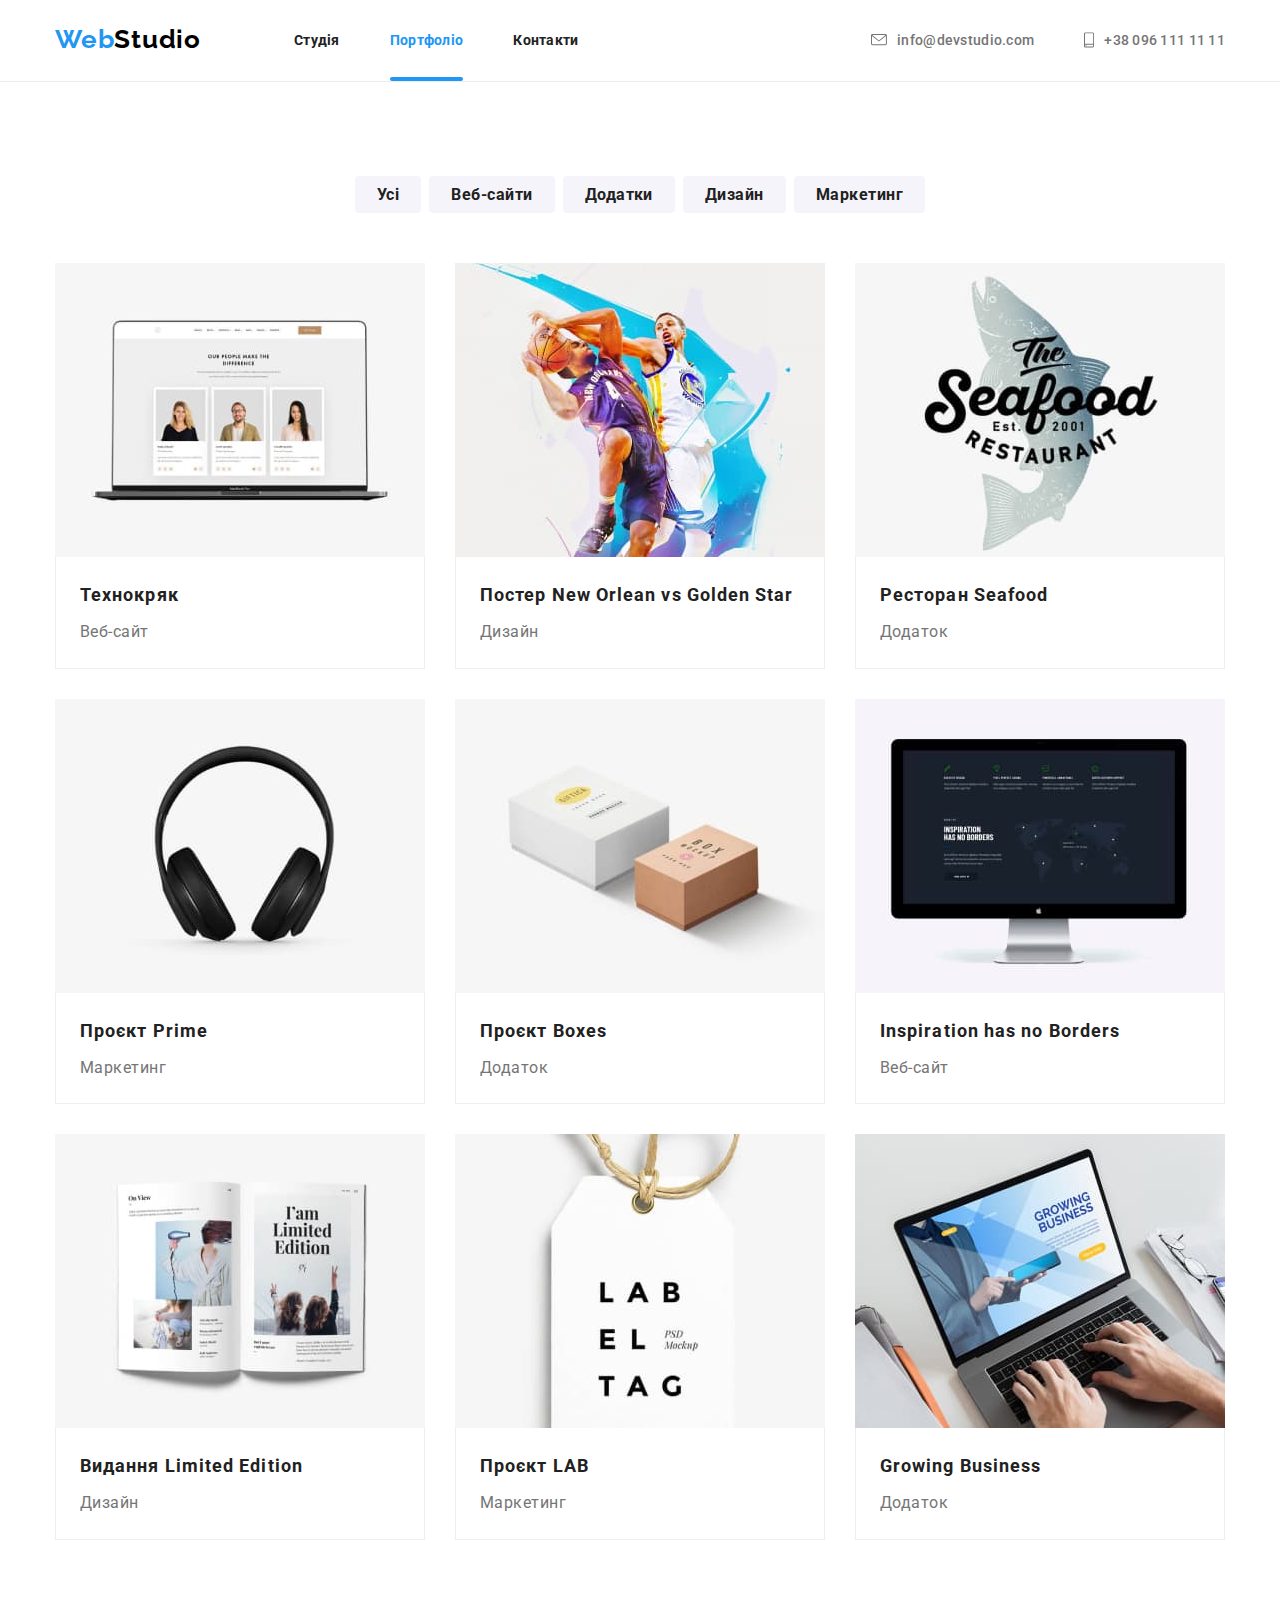
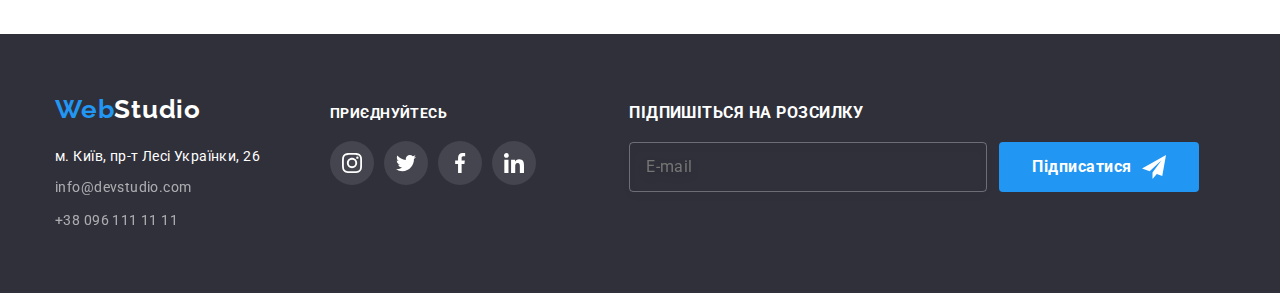
==== commit ca13db33: "Update portfolio.html" ====
--- a/portfolio.html
+++ b/portfolio.html
@@ -19,31 +19,31 @@
   <header class="header">
     <div class="container header__container">
       <nav class="header__navigation">
-        <a class="header__nav--logo link" href="./index.html"><span class="header__logo--accent">Web</span>Studio</a>
-        <ul class="header__nav--list list">
-          <li class="header__nav--item">
-            <a class="header__nav--link link" href="./index.html">Студія</a>
-          </li>
-          <li class="header__nav--item">
-            <a class="header__nav--link link header__nav--current" href="./portfolio.html">Портфоліо</a>
-          </li>
-          <li class="header__nav--item">
-            <a class="header__nav--link link" href="">Контакти</a>
+        <a class="header__nav-logo link" href="./index.html"><span class="header__logo--accent">Web</span>Studio</a>
+        <ul class="header__nav-list list">
+          <li class="header__nav-item">
+            <a class="header__nav-link link" href="./index.html">Студія</a>
+          </li>
+          <li class="header__nav-item">
+            <a class="header__nav-link link header__nav--current" href="./portfolio.html">Портфоліо</a>
+          </li>
+          <li class="header__nav-item">
+            <a class="header__nav-link link" href="">Контакти</a>
           </li>
         </ul>
       </nav>
 
       <ul class="header__contacts list">
-        <li class="header__contacts--item">
-          <a class="header__contacts--link link" href="mailto:info@devstudio.com">
-            <svg class="header__contacts--icon" width="16" height="12">
+        <li class="header__contacts-item">
+          <a class="header__contacts-link link" href="mailto:info@devstudio.com">
+            <svg class="header__contacts-icon" width="16" height="12">
               <use href="./images/symbol-defs.svg#icon-envelope"></use>
             </svg>
             info@devstudio.com</a>
         </li>
-        <li class="header__contacts--item">
-          <a class="header__contacts--link link" href="tel:+380961111111">
-            <svg class="header__contacts--icon" width="10" height="16">
+        <li class="header__contacts-item">
+          <a class="header__contacts-link link" href="tel:+380961111111">
+            <svg class="header__contacts-icon" width="10" height="16">
               <use class="" href="./images/symbol-defs.svg#icon-smartphone"></use>
             </svg>
             +38 096 111 11 11</a>
@@ -251,6 +251,22 @@
           </li>
         </ul>
       </div>
+      <div class="mailing">
+        <h3 class="title">підпишіться на розсилку</h3>
+        <form>
+          <div class="email-box">
+            <label>
+              <input class="input-email" type="email" placeholder="E-mail" name="e-mail">
+            </label>
+
+            <button class="button" type="submit">Підписатися
+              <svg class="icon">
+                <use href="./images/symbol-defs.svg#icon-send"></use>
+              </svg>
+            </button>
+          </div>
+        </form>
+      </div>
     </div>
   </footer>
 </body>
--- a/css/main.min.css
+++ b/css/main.min.css
@@ -1 +1 @@
-:root{--main-text-color: #212121;--project-color: #2196f3;--second-accent-color: #188ce8;--second-text-color: #757575;--third-text-color: #fff;--hero-back-color: #2f303a;--background-color: #f5f5f5;--section-team-back-color: #f5f4fa;--project-section-back: #eeeeee;--logo-color: #000;--header-border-line: #ececec;--company-logo-color: #afb1b8;--footer-icon-back-color: #44454e;--employment-des-back: rgba(47, 48, 58, 0.8);--port-desc-back: rgba(33, 150, 243, 0.9);--send-mail-text-color: #acacb0}h1,h2,h3,h4,h5,h6,p{margin:0}.list{list-style:none;padding:0;margin:0}.link{text-decoration:none;font-style:normal}body{font-weight:400;font-size:14px;font-family:"Roboto",sans-serif;color:var(--main-text-color);background-color:var(--third-text-color);margin:0}.container{-webkit-box-sizing:border-box;box-sizing:border-box;width:1200px;margin:0 auto;padding-left:15px;padding-right:15px}img{display:block;width:100%;height:auto}.section{padding-top:94px;padding-bottom:94px}.title{padding-bottom:50px;text-align:center}.visually-hidden{position:absolute;white-space:nowrap;width:1px;height:1px;overflow:hidden;border:0;padding:0;clip:rect(0 0 0 0);-webkit-clip-path:inset(50%);clip-path:inset(50%);margin:-1px}.header{background-color:var(--third-text-color);color:var(--main-text-color);font-weight:bold;line-height:1.2;border-bottom:1px solid var(--header-border-line)}.header__container{display:-webkit-box;display:-ms-flexbox;display:flex;-webkit-box-align:center;-ms-flex-align:center;align-items:center}.header__nav--logo{font-family:"Raleway",sans-serif;font-weight:700;font-size:26px;line-height:1.2;letter-spacing:.03em;color:var(--logo-color);padding-top:24px;padding-bottom:25px}.header__logo--accent{color:var(--project-color)}.header__navigation{display:-webkit-box;display:-ms-flexbox;display:flex;-webkit-box-align:center;-ms-flex-align:center;align-items:center}.header__nav--item{-webkit-transition-property:background-color,color,fill,border-color,-webkit-box-shadow;transition-property:background-color,color,fill,border-color,-webkit-box-shadow;transition-property:background-color,box-shadow,color,fill,border-color;transition-property:background-color,box-shadow,color,fill,border-color,-webkit-box-shadow;-webkit-transition-duration:cubic-bezier(0.4, 0, 0.2);transition-duration:cubic-bezier(0.4, 0, 0.2);-webkit-transition-delay:0ms;transition-delay:0ms;-webkit-transition-duration:250ms;transition-duration:250ms}.header__nav--link{position:relative;font-weight:bold;font-size:14px;letter-spacing:.02em;line-height:1.2;color:var(--main-text-color);margin-top:0;margin-bottom:0;padding-top:32px;padding-bottom:32px;display:block;color:var(--main-text-color);-webkit-transition-property:color;transition-property:color;-webkit-transition-duration:250ms;transition-duration:250ms;-webkit-transition-timing-function:cubic-bezier(0.4, 0, 0.2, 1);transition-timing-function:cubic-bezier(0.4, 0, 0.2, 1);-webkit-transition-delay:0ms;transition-delay:0ms}.header__nav--list{display:-webkit-box;display:-ms-flexbox;display:flex;padding-left:0;margin-left:93px;margin-bottom:0px;margin-top:0px}.header__nav--item:not(:last-child){margin-right:50px}.header__nav--link:hover,.header__nav--link:focus,.header__nav--link:active{color:var(--project-color)}.header__nav--current{position:relativ;color:var(--project-color)}.header__nav--current::after{position:absolute;bottom:0px;left:0px;content:"";width:100%;height:4px;background-color:var(--project-color);border-radius:2px}.header__contacts--link{font-weight:500;line-height:1.2;letter-spacing:.02em;color:var(--second-text-color);padding-top:32px;padding-bottom:32px;-webkit-transition-property:color;transition-property:color;-webkit-transition-duration:250ms;transition-duration:250ms;-webkit-transition-timing-function:cubic-bezier(0.4, 0, 0.2, 1);transition-timing-function:cubic-bezier(0.4, 0, 0.2, 1);-webkit-transition-delay:0ms;transition-delay:0ms}.header__contacts{margin-left:auto;display:-webkit-box;display:-ms-flexbox;display:flex;-webkit-box-align:center;-ms-flex-align:center;align-items:center}.header__contacts--item{-webkit-box-sizing:border-box;box-sizing:border-box}.header__contacts{display:-webkit-box;display:-ms-flexbox;display:flex;padding:0}.header__contacts--item:not(:last-child){margin-right:50px}.header__contacts--link:hover,.header__contacts--link:focus,.header__contacts--link:hover .header__contacts--icon,.header__contacts--link:focus .header__contacts--icon{color:var(--project-color);fill:var(--project-color)}.header__contacts--link{display:-webkit-box;display:-ms-flexbox;display:flex;-webkit-box-align:center;-ms-flex-align:center;align-items:center}.header__contacts--icon{fill:var(--second-text-color);margin-right:10px;-webkit-transition-property:fill;transition-property:fill;-webkit-transition-duration:250ms;transition-duration:250ms;-webkit-transition-timing-function:cubic-bezier(0.4, 0, 0.2, 1);transition-timing-function:cubic-bezier(0.4, 0, 0.2, 1);-webkit-transition-delay:0ms;transition-delay:0ms}.section__hero{background-color:var(--hero-back-color);background-repeat:no-repeat;background-size:cover;background-image:-webkit-gradient(linear, left top, right top, from(rgba(47, 48, 58, 0.6)), to(rgba(47, 48, 58, 0.6))),url(../images/hero.jpg);background-image:linear-gradient(to right, rgba(47, 48, 58, 0.6), rgba(47, 48, 58, 0.6)),url(../images/hero.jpg);padding-top:200px;padding-bottom:200px;max-width:1600px;margin:0 auto;text-align:center}.section__hero--title{font-weight:900;font-size:44px;line-height:1.4;letter-spacing:.06em;color:var(--third-text-color);margin-bottom:30px;text-transform:uppercase}.section__hero--button{color:var(--third-text-color);background-color:var(--project-color);cursor:pointer;font-family:inherit;font-weight:700;font-size:16px;line-height:1.8;letter-spacing:.06em;padding:10px 32px;border:0;border-radius:4px;-webkit-box-shadow:0px 4px 4px rgba(0,0,0,.15);box-shadow:0px 4px 4px rgba(0,0,0,.15);-webkit-transition-property:background-color,color;transition-property:background-color,color;-webkit-transition-duration:250ms;transition-duration:250ms;-webkit-transition-timing-function:cubic-bezier(0.4, 0, 0.2, 1);transition-timing-function:cubic-bezier(0.4, 0, 0.2, 1);-webkit-transition-delay:0ms;transition-delay:0ms}.section__hero--button:hover,.section__hero--button:focus{background-color:var(--second-accent-color);color:var(--third-text-color)}.feature__title{font-weight:700;font-size:36px;line-height:1.2;letter-spacing:.03em;color:var(--main-text-color)}.feature__list{display:-webkit-box;display:-ms-flexbox;display:flex}.feature__item:not(:last-child){margin-right:30px}.feature__item::before{display:block;content:"";width:270px;height:120px;margin-bottom:30px;background-repeat:no-repeat;background-position:center;-webkit-box-align:center;-ms-flex-align:center;align-items:center;border-radius:4px;background-color:var(--section-team-back-color)}.feature__item--one::before{background-image:url(../images/specifics/antenna.png)}.feature__item--two::before{background-image:url(../images/specifics/clock.png)}.feature__item--three::before{background-image:url(../images/specifics/diagram.png)}.feature__item--four::before{background-image:url(../images/specifics/astronaut.png)}.feature__item--name{font-weight:700;font-size:14px;line-height:1.2;letter-spacing:.03em;color:var(--main-text-color);margin-bottom:10px}.feature__item--description{font-size:14px;line-height:1.8;letter-spacing:.03em;color:var(--second-text-color);margin:0}.section__employment{padding-top:0}.employment__title{font-weight:700;font-size:36px;line-height:1.2;letter-spacing:.03em;color:var(--main-text-color);margin-top:0px}.employment__list{display:-webkit-box;display:-ms-flexbox;display:flex;gap:30px}.employment__item--image-box{position:relative}.employment__item--description{position:absolute;bottom:0;left:0;text-align:center;width:370px;font-weight:700;font-size:14px;line-height:1.14;letter-spacing:.03em;text-transform:uppercase;padding:27px 0;color:var(--third-text-color);background-color:var(--employment-des-back)}.team{background-color:var(--section-team-back-color)}.team .title{font-family:"Roboto";font-weight:700;font-size:36px;line-height:1.2;letter-spacing:.03em;color:var(--main-text-color)}.team .list{display:-webkit-box;display:-ms-flexbox;display:flex;gap:30px}.team .card{background-color:var(--third-text-color);width:270px;text-align:center;border-radius:0 0 4px 4px;-webkit-box-shadow:0px 1px 3px rgba(0,0,0,.12),0px 1px 1px rgba(0,0,0,.14),0px 2px 1px rgba(0,0,0,.2);box-shadow:0px 1px 3px rgba(0,0,0,.12),0px 1px 1px rgba(0,0,0,.14),0px 2px 1px rgba(0,0,0,.2)}.team .image{display:block}.team .name-spec{padding-top:30px;padding-bottom:30px}.team .name{font-weight:bold;font-size:16px;line-height:1.2;letter-spacing:.03em;color:var(--main-text-color);margin-bottom:10px}.team .specialization{font-size:16px;line-height:1.2;letter-spacing:.03em;color:var(--second-text-color);margin-bottom:16px}.team .card-social{gap:10px;-webkit-box-align:center;-ms-flex-align:center;align-items:center;-webkit-box-pack:center;-ms-flex-pack:center;justify-content:center}.card-social .item{width:44px;height:44px}.card-social .link{-webkit-transition-property:background-color,fill,border-radius;transition-property:background-color,fill,border-radius;-webkit-transition-duration:250ms;transition-duration:250ms;-webkit-transition-timing-function:cubic-bezier(0.4, 0, 0.2, 1);transition-timing-function:cubic-bezier(0.4, 0, 0.2, 1);-webkit-transition-delay:0ms;transition-delay:0ms}.card-social .link:hover .icon,.card-social .link:focus .icon{fill:var(--third-text-color)}.card-social .link:hover,.card-social .link:focus{border-radius:50%;background-color:var(--project-color)}.card-social .link{display:-webkit-box;display:-ms-flexbox;display:flex;border-radius:50%;width:100%;height:100%;-webkit-box-pack:center;-ms-flex-pack:center;justify-content:center;-webkit-box-align:center;-ms-flex-align:center;align-items:center}.card-social .icon{fill:var(--company-logo-color);-webkit-transition-property:fill;transition-property:fill;-webkit-transition-duration:250ms;transition-duration:250ms;-webkit-transition-timing-function:cubic-bezier(0.4, 0, 0.2, 1);transition-timing-function:cubic-bezier(0.4, 0, 0.2, 1);-webkit-transition-delay:0ms;transition-delay:0ms}.clients .title{font-family:"Roboto";font-weight:700;font-size:36px;line-height:1.2;letter-spacing:.03em;color:var(--main-text-color)}.clients .list{display:-webkit-box;display:-ms-flexbox;display:flex;-webkit-box-pack:center;-ms-flex-pack:center;justify-content:center;gap:30px}.clients .item,.clients .link{display:inline-block;max-height:92px;-webkit-transition-property:background-color,color;transition-property:background-color,color;-webkit-transition-duration:250ms;transition-duration:250ms;-webkit-transition-timing-function:cubic-bezier(0.4, 0, 0.2, 1);transition-timing-function:cubic-bezier(0.4, 0, 0.2, 1);-webkit-transition-delay:0ms;transition-delay:0ms}.clients .icon{border-radius:4px;border:1px solid var(--company-logo-color);width:170px;height:92px;padding-top:16px;padding-bottom:16px;padding-left:32px;padding-right:32px;fill:var(--company-logo-color);-webkit-transition-property:fill,border-color;transition-property:fill,border-color;-webkit-transition-duration:250ms;transition-duration:250ms;-webkit-transition-timing-function:cubic-bezier(0.4, 0, 0.2, 1);transition-timing-function:cubic-bezier(0.4, 0, 0.2, 1);-webkit-transition-delay:0ms;transition-delay:0ms}.clients .link:hover .icon,.clients .link:focus .icon,.clients .link:hover,.clients .link:focus{fill:var(--project-color);border-color:var(--project-color);outline:rgba(0,0,0,0)}.footer{background-color:var(--hero-back-color);font-weight:400;padding:60px 0}.footer-contacts{margin-right:70px}.logo-footer{display:inline-block;max-width:145px;font-family:"Raleway",sans-serif;font-style:normal;font-weight:700;font-size:26px;line-height:1.2;letter-spacing:.03em;color:var(--third-text-color);margin-bottom:20px;margin-right:0}.logo-footer .web{color:var(--project-color)}.map{font-size:14px;line-height:1.6;letter-spacing:.03em;color:var(--third-text-color)}.contacts-list .link{line-height:1.7;letter-spacing:.03em;color:var(--third-text-color);opacity:.6}.footer .item:not(:last-child){margin-bottom:9px}.footer .container{display:-webkit-box;display:-ms-flexbox;display:flex;-webkit-box-align:baseline;-ms-flex-align:baseline;align-items:baseline}.social-footer{margin-right:93px}.social-title{font-weight:700;line-height:1.1;letter-spacing:.03em;text-transform:uppercase;padding-bottom:20px;color:var(--third-text-color)}.social-footer .list{display:-webkit-box;display:-ms-flexbox;display:flex;gap:10px}.social-footer .item{width:44px;height:44px;border-radius:50%;background-color:var(--footer-icon-back-color)}.social-footer .link{display:-webkit-box;display:-ms-flexbox;display:flex;width:100%;height:100%;-webkit-box-pack:center;-ms-flex-pack:center;justify-content:center;-webkit-box-align:center;-ms-flex-align:center;align-items:center;border-radius:50%;fill:var(--third-text-color);-webkit-transition-property:background-color,fill;transition-property:background-color,fill;-webkit-transition-duration:250ms;transition-duration:250ms;-webkit-transition-timing-function:cubic-bezier(0.4, 0, 0.2, 1);transition-timing-function:cubic-bezier(0.4, 0, 0.2, 1);-webkit-transition-delay:0ms;transition-delay:0ms}.social-footer .link:hover .icon,.social-footer .link:focus .icon{fill:var(--third-text-color)}.social-footer .link:hover,.social-footer .link:focus{background-color:var(--project-color);border-radius:50%}.mailing{top:0;right:0}.mailing .title{font-weight:700;line-height:1.1428571429;letter-spacing:.03em;text-transform:uppercase;text-align:left;padding:0;margin-bottom:20px;color:var(--third-text-color)}.mailing .email-box{display:-webkit-box;display:-ms-flexbox;display:flex}.mailing .input-email{min-height:50px;width:358px;margin-right:12px;padding-left:16px;font-size:16px;line-height:1.25;-webkit-box-align:center;-ms-flex-align:center;align-items:center;letter-spacing:.03em;background-color:rgba(0,0,0,0);color:var(--send-mail-text-color);border:1px solid rgba(255,255,255,.3);-webkit-filter:drop-shadow(0px 4px 4px rgba(0, 0, 0, 0.15));filter:drop-shadow(0px 4px 4px rgba(0, 0, 0, 0.15));border-radius:4px}.mailing .button{-webkit-box-sizing:border-box;box-sizing:border-box;display:-webkit-box;display:-ms-flexbox;display:flex;-webkit-box-pack:center;-ms-flex-pack:center;justify-content:center;-webkit-box-align:center;-ms-flex-align:center;align-items:center;width:200px;height:50px;border:0;background-color:var(--project-color);color:var(--third-text-color);-webkit-transition-property:background-color;transition-property:background-color;-webkit-transition-duration:250ms;transition-duration:250ms;-webkit-transition-timing-function:cubic-bezier(0.4, 0, 0.2, 1);transition-timing-function:cubic-bezier(0.4, 0, 0.2, 1);-webkit-transition-delay:0ms;transition-delay:0ms}.mailing .button:hover,.mailing .button:focus{background-color:var(--second-accent-color);color:var(--third-text-color)}.mailing .icon{-ms-flex-item-align:center;align-self:center;margin-left:10px;width:24px;height:24px;fill:var(--third-text-color)}.backdrop{position:fixed;top:0;left:0;width:100%;height:100%;-webkit-backdrop-filter:blur(1px);backdrop-filter:blur(1px);background-color:rgba(0,0,0,.2);visibility:visible;opacity:1;-webkit-transition-property:visibility,opacity;transition-property:visibility,opacity;-webkit-transition-duration:250ms;transition-duration:250ms;-webkit-transition-timing-function:cubic-bezier(0.4, 0, 0.2, 1);transition-timing-function:cubic-bezier(0.4, 0, 0.2, 1);-webkit-transition-delay:0ms;transition-delay:0ms}.is-hidden{opacity:0;visibility:hidden;pointer-events:none;-webkit-transition-property:visibility,opacity;transition-property:visibility,opacity;-webkit-transition-duration:250ms;transition-duration:250ms;-webkit-transition-timing-function:cubic-bezier(0.4, 0, 0.2, 1);transition-timing-function:cubic-bezier(0.4, 0, 0.2, 1);-webkit-transition-delay:0ms;transition-delay:0ms}.modal{position:absolute;z-index:100;width:528px;min-height:581px;padding:40px 41px;top:50%;left:50%;-webkit-transform:translate(-50%, -50%);transform:translate(-50%, -50%);border-radius:4px;-webkit-box-shadow:0px 1px 3px rgba(0,0,0,.12),0px 1px 1px rgba(0,0,0,.14),0px 2px 1px rgba(0,0,0,.2);box-shadow:0px 1px 3px rgba(0,0,0,.12),0px 1px 1px rgba(0,0,0,.14),0px 2px 1px rgba(0,0,0,.2);background-color:var(--third-text-color)}.modal__close{position:absolute;display:-webkit-box;display:-ms-flexbox;display:flex;background:rgba(0,0,0,0);-webkit-box-pack:center;-ms-flex-pack:center;justify-content:center;-webkit-box-align:center;-ms-flex-align:center;align-items:center;padding:0;top:8px;right:8px;cursor:pointer;width:30px;height:30px;border-radius:50%;border:1px solid rgba(0,0,0,.1);-webkit-transition-property:fill;transition-property:fill;-webkit-transition-duration:250ms;transition-duration:250ms;-webkit-transition-timing-function:cubic-bezier(0.4, 0, 0.2, 1);transition-timing-function:cubic-bezier(0.4, 0, 0.2, 1);-webkit-transition-delay:0ms;transition-delay:0ms}.modal__close:hover,.modal__close:focus,.modal__close:active{fill:var(--project-color)}.modal__title{display:inline-block;margin-bottom:12px;font-weight:700;font-size:20px;line-height:1.15;text-align:center;letter-spacing:.03em}.modal__form--label{display:inline-block;margin-bottom:4px;font-size:12px;line-height:1.1666666667;letter-spacing:.01em;color:var(--second-text-color)}.modal__form--group{position:relative;margin-bottom:10px}.modal__form--input:hover,.modal__form--input:active,.modal__form--input:focus,.modal__form--input:hover+.modal__form--icon,.modal__form--input:focus+.modal__form--icon,.modal__form--input:active+.modal__form--icon{fill:var(--project-color);border-color:var(--project-color)}.modal__form--input{display:inline-block;width:100%;height:40px;padding:12px 42px;outline:0;border:1px solid rgba(33,33,33,.2);border-radius:4px;background-color:rgba(0,0,0,0);-webkit-transition-property:fill,border-color;transition-property:fill,border-color;-webkit-transition-duration:250ms;transition-duration:250ms;-webkit-transition-timing-function:cubic-bezier(0.4, 0, 0.2, 1);transition-timing-function:cubic-bezier(0.4, 0, 0.2, 1);-webkit-transition-delay:0ms;transition-delay:0ms}.modal__form--icon{position:absolute;display:-webkit-box;display:-ms-flexbox;display:flex;-webkit-box-pack:center;-ms-flex-pack:center;justify-content:center;-webkit-box-align:center;-ms-flex-align:center;align-items:center;top:50%;-webkit-transform:translateY(-50%);transform:translateY(-50%);left:12px;fill:var(--main-text-color);-webkit-transition-property:fill;transition-property:fill;-webkit-transition-duration:250ms;transition-duration:250ms;-webkit-transition-timing-function:cubic-bezier(0.4, 0, 0.2, 1);transition-timing-function:cubic-bezier(0.4, 0, 0.2, 1);-webkit-transition-delay:0ms;transition-delay:0ms}.modal__form--textarea{display:inline-block;width:100%;height:120px;padding:12px 16px;margin-bottom:20px;outline:0;resize:none;border:1px solid rgba(33,33,33,.2);border-radius:4px;background-color:rgba(0,0,0,0);-webkit-transition-property:border-color;transition-property:border-color;-webkit-transition-duration:250ms;transition-duration:250ms;-webkit-transition-timing-function:cubic-bezier(0.4, 0, 0.2, 1);transition-timing-function:cubic-bezier(0.4, 0, 0.2, 1);-webkit-transition-delay:0ms;transition-delay:0ms}.modal__form--textarea:hover,.modal__form--textarea:focus,.modal__form--textarea:active{border-color:var(--project-color)}.modal__form--checkbox-label{display:-webkit-box;display:-ms-flexbox;display:flex;-webkit-box-pack:center;-ms-flex-pack:center;justify-content:center;text-align:center;gap:7px;margin-bottom:30px}.modal__form--checkbox{-ms-flex-item-align:center;align-self:center;-webkit-appearance:none;-moz-appearance:none;appearance:none;width:16px;height:15px;cursor:pointer;background-image:url("data:image/svg+xml,%3Csvg xmlns='http://www.w3.org/2000/svg' viewBox='0 0 512 512' fill='white'%3E%3Cpath d='M470.6 105.4c12.5 12.5 12.5 32.8 0 45.3l-256 256c-12.5 12.5-32.8 12.5-45.3 0l-128-128c-12.5-12.5-12.5-32.8 0-45.3s32.8-12.5 45.3 0L192 338.7 425.4 105.4c12.5-12.5 32.8-12.5 45.3 0z'/%3E%3C/svg%3E");background-repeat:no-repeat;background-position:center;border-radius:2px;border:2px solid var(--main-text-color);-webkit-transition-property:border-color,background-color;transition-property:border-color,background-color;-webkit-transition-duration:250ms;transition-duration:250ms;-webkit-transition-timing-function:cubic-bezier(0.4, 0, 0.2, 1);transition-timing-function:cubic-bezier(0.4, 0, 0.2, 1);-webkit-transition-delay:0ms;transition-delay:0ms}.modal__form--checkbox:checked{background-color:var(--project-color);border-color:var(--project-color)}.model__form--checkbox .modal__form--description{line-height:1.7142857143;letter-spacing:.03em;color:var(--second-text-color)}.modal__form-link{line-height:1.7142857143;letter-spacing:.03em;text-decoration-line:underline;color:var(--project-color)}.modal__form--btn{display:block;width:200px;height:50px;margin:0 auto;font-weight:700;font-size:16px;line-height:1.875;letter-spacing:.06em;cursor:pointer;border:0;outline:0;border-radius:4px;color:var(--third-text-color);background-color:var(--project-color);-webkit-box-shadow:0px 4px 4px rgba(0,0,0,.15);box-shadow:0px 4px 4px rgba(0,0,0,.15);-webkit-transition-property:background-color;transition-property:background-color;-webkit-transition-duration:250ms;transition-duration:250ms;-webkit-transition-timing-function:cubic-bezier(0.4, 0, 0.2, 1);transition-timing-function:cubic-bezier(0.4, 0, 0.2, 1);-webkit-transition-delay:0ms;transition-delay:0ms}.modal__form--btn:hover,.modal__form--btn:focus,.modal__form--btn:active{background-color:var(--second-accent-color)}.main{background-color:var(--third-text-color)}.portfolio{background-color:var(--third-text-color)}.portfolio .title{font-weight:900;font-size:44px;line-height:1.4;letter-spacing:.06em;color:var(--main-text-color)}.portfolio .button-list{display:-webkit-box;display:-ms-flexbox;display:flex;-webkit-box-pack:center;-ms-flex-pack:center;justify-content:center}.button{font-family:inherit;font-weight:bold;font-size:16px;line-height:1.6;letter-spacing:.03em;cursor:pointer;color:var(--main-text-color);background-color:var(--section-team-back-color);-webkit-box-sizing:border-box;box-sizing:border-box;border-style:solid;border-radius:4px;border:0;padding-top:6px;padding-bottom:6px;padding-left:22px;padding-right:22px;-webkit-transition-property:color,background-color,-webkit-box-shadow;transition-property:color,background-color,-webkit-box-shadow;transition-property:color,background-color,box-shadow;transition-property:color,background-color,box-shadow,-webkit-box-shadow;-webkit-transition-duration:250ms;transition-duration:250ms;-webkit-transition-timing-function:cubic-bezier(0.4, 0, 0.2, 1);transition-timing-function:cubic-bezier(0.4, 0, 0.2, 1);-webkit-transition-delay:0ms;transition-delay:0ms}.button:hover,.button:focus{color:var(--third-text-color);background-color:var(--project-color);border-color:var(--project-color);-webkit-box-shadow:0px 3px 1px rgba(0,0,0,.1),0px 1px 2px rgba(0,0,0,.08),0px 2px 2px rgba(0,0,0,.12);box-shadow:0px 3px 1px rgba(0,0,0,.1),0px 1px 2px rgba(0,0,0,.08),0px 2px 2px rgba(0,0,0,.12)}.button .name:hover{color:var(--background-color)}.button-list{gap:8px}.button-list{margin-bottom:50px}.projects{display:-webkit-box;display:-ms-flexbox;display:flex;-ms-flex-wrap:wrap;flex-wrap:wrap;-webkit-box-pack:center;-ms-flex-pack:center;justify-content:center;gap:30px}.projects .item{max-width:370px}.projects .link{display:inline-block;width:100%;height:100%;-webkit-transition-property:-webkit-box-shadow;transition-property:-webkit-box-shadow;transition-property:box-shadow;transition-property:box-shadow, -webkit-box-shadow;-webkit-transition-duration:250ms;transition-duration:250ms;-webkit-transition-timing-function:cubic-bezier(0.4, 0, 0.2, 1);transition-timing-function:cubic-bezier(0.4, 0, 0.2, 1);-webkit-transition-delay:0ms;transition-delay:0ms}.projects .link:hover,.projects .link:focus{-webkit-box-shadow:0px 1px 1px rgba(0,0,0,.12),0px 4px 4px rgba(0,0,0,.06),1px 4px 6px rgba(0,0,0,.16);box-shadow:0px 1px 1px rgba(0,0,0,.12),0px 4px 4px rgba(0,0,0,.06),1px 4px 6px rgba(0,0,0,.16);outline:rgba(0,0,0,0)}.projects .image{display:block}.projects .image-box{position:relative;-webkit-box-sizing:border-box;box-sizing:border-box;overflow:hidden}.project .image-box{position:relative}.projects .img-description{padding-right:24px;padding-left:24px;padding-top:20px;padding-bottom:20px;z-index:2;border-bottom:1px solid var(--project-section-back);border-left:1px solid var(--project-section-back);border-right:1px solid var(--project-section-back)}.projects .name{font-weight:700;font-size:18px;line-height:2;letter-spacing:.06em;color:var(--main-text-color);background-color:var(--third-text-color);margin-bottom:4px}.projects .description{font-size:16px;line-height:1.9;letter-spacing:.03em;color:var(--second-text-color)}.projects .image-desc{position:absolute;display:inline-block;font-weight:400;font-size:18px;line-height:1.55;letter-spacing:.03em;padding:63px 24px;width:100%;height:100%;top:0;left:0;-ms-flex-item-align:center;align-self:center;text-align:left;background-color:var(--port-desc-back);color:var(--third-text-color);opacity:0;z-index:1;-webkit-transform-origin:bottom center;transform-origin:bottom center;-webkit-transform:translateY(100%);transform:translateY(100%);visibility:hidden;-webkit-transition-property:opacity,-webkit-transform;transition-property:opacity,-webkit-transform;transition-property:opacity,transform;transition-property:opacity,transform,-webkit-transform;-webkit-transition-duration:250ms;transition-duration:250ms;-webkit-transition-timing-function:cubic-bezier(0.4, 0, 0.2, 1);transition-timing-function:cubic-bezier(0.4, 0, 0.2, 1);-webkit-transition-delay:0ms;transition-delay:0ms}.projects .link:focus .image-desc,.projects .link:hover .image-desc{visibility:visible;opacity:1;-webkit-transform:translateY(0%);transform:translateY(0%)}/*# sourceMappingURL=main.min.css.map */+:root{--main-text-color: #212121;--project-color: #2196f3;--second-accent-color: #188ce8;--second-text-color: #757575;--third-text-color: #fff;--hero-back-color: #2f303a;--background-color: #f5f5f5;--section-team-back-color: #f5f4fa;--project-section-back: #eeeeee;--logo-color: #000;--header-border-line: #ececec;--company-logo-color: #afb1b8;--footer-icon-back-color: #44454e;--employment-des-back: rgba(47, 48, 58, 0.8);--port-desc-back: rgba(33, 150, 243, 0.9);--send-mail-text-color: #acacb0}h1,h2,h3,h4,h5,h6,p{margin:0}.list{list-style:none;padding:0;margin:0}.link{text-decoration:none;font-style:normal}body{font-weight:400;font-size:14px;font-family:"Roboto",sans-serif;color:var(--main-text-color);background-color:var(--third-text-color);margin:0}.container{-webkit-box-sizing:border-box;box-sizing:border-box;width:1200px;margin:0 auto;padding-left:15px;padding-right:15px}img{display:block;width:100%;height:auto}.section{padding-top:94px;padding-bottom:94px}.title{padding-bottom:50px;text-align:center}.visually-hidden{position:absolute;white-space:nowrap;width:1px;height:1px;overflow:hidden;border:0;padding:0;clip:rect(0 0 0 0);-webkit-clip-path:inset(50%);clip-path:inset(50%);margin:-1px}.header{background-color:var(--third-text-color);color:var(--main-text-color);font-weight:bold;line-height:1.2;border-bottom:1px solid var(--header-border-line)}.header__container{display:-webkit-box;display:-ms-flexbox;display:flex;-webkit-box-align:center;-ms-flex-align:center;align-items:center}.header__nav-logo{font-family:"Raleway",sans-serif;font-weight:700;font-size:26px;line-height:1.2;letter-spacing:.03em;color:var(--logo-color);padding-top:24px;padding-bottom:25px}.header__logo--accent{color:var(--project-color)}.header__navigation{display:-webkit-box;display:-ms-flexbox;display:flex;-webkit-box-align:center;-ms-flex-align:center;align-items:center}.header__nav-item{-webkit-transition-property:background-color,color,fill,border-color,-webkit-box-shadow;transition-property:background-color,color,fill,border-color,-webkit-box-shadow;transition-property:background-color,box-shadow,color,fill,border-color;transition-property:background-color,box-shadow,color,fill,border-color,-webkit-box-shadow;-webkit-transition-duration:cubic-bezier(0.4, 0, 0.2);transition-duration:cubic-bezier(0.4, 0, 0.2);-webkit-transition-delay:0ms;transition-delay:0ms;-webkit-transition-duration:250ms;transition-duration:250ms}.header__nav-link{position:relative;font-weight:bold;font-size:14px;letter-spacing:.02em;line-height:1.2;color:var(--main-text-color);margin-top:0;margin-bottom:0;padding-top:32px;padding-bottom:32px;display:block;color:var(--main-text-color);-webkit-transition-property:color;transition-property:color;-webkit-transition-duration:250ms;transition-duration:250ms;-webkit-transition-timing-function:cubic-bezier(0.4, 0, 0.2, 1);transition-timing-function:cubic-bezier(0.4, 0, 0.2, 1);-webkit-transition-delay:0ms;transition-delay:0ms}.header__nav-list{display:-webkit-box;display:-ms-flexbox;display:flex;padding-left:0;margin-left:93px;margin-bottom:0px;margin-top:0px}.header__nav-item:not(:last-child){margin-right:50px}.header__nav-link:hover,.header__nav-link:focus,.header__nav-link:active,.header__nav-link:hover,.header__nav-link:focus,.header__nav-link:active,.header__nav-link:hover,.header__nav-link:focus,.header__nav-link:active{color:var(--project-color)}.header__nav--current{position:relativ;color:var(--project-color)}.header__nav--current::after{position:absolute;bottom:0px;left:0px;content:"";width:100%;height:4px;background-color:var(--project-color);border-radius:2px}.header__contacts-link{font-weight:500;line-height:1.2;letter-spacing:.02em;color:var(--second-text-color);padding-top:32px;padding-bottom:32px;-webkit-transition-property:color;transition-property:color;-webkit-transition-duration:250ms;transition-duration:250ms;-webkit-transition-timing-function:cubic-bezier(0.4, 0, 0.2, 1);transition-timing-function:cubic-bezier(0.4, 0, 0.2, 1);-webkit-transition-delay:0ms;transition-delay:0ms}.header__contacts{margin-left:auto;display:-webkit-box;display:-ms-flexbox;display:flex;-webkit-box-align:center;-ms-flex-align:center;align-items:center}.header__contacts-item{-webkit-box-sizing:border-box;box-sizing:border-box}.header__contacts{display:-webkit-box;display:-ms-flexbox;display:flex;padding:0}.header__contacts-item:not(:last-child){margin-right:50px}.header__contacts-link:hover,.header__contacts-link:focus,.header__contacts-link:hover .header__contacts-icon,.header__contacts-link:focus .header__contacts-icon,.header__contacts-link:hover,.header__contacts-link:focus,.header__contacts-link:hover .header__contacts-icon,.header__contacts-link:focus .header__contacts-icon,.header__contacts-link:hover,.header__contacts-link:focus,.header__contacts-link:hover .header__contacts-icon,.header__contacts-link:focus .header__contacts-icon,.header__contacts-link:hover,.header__contacts-link:focus,.header__contacts-link:hover .header__contacts-icon,.header__contacts-link:focus .header__contacts-icon{color:var(--project-color);fill:var(--project-color)}.header__contacts-link{display:-webkit-box;display:-ms-flexbox;display:flex;-webkit-box-align:center;-ms-flex-align:center;align-items:center}.header__contacts-icon{fill:var(--second-text-color);margin-right:10px;-webkit-transition-property:fill;transition-property:fill;-webkit-transition-duration:250ms;transition-duration:250ms;-webkit-transition-timing-function:cubic-bezier(0.4, 0, 0.2, 1);transition-timing-function:cubic-bezier(0.4, 0, 0.2, 1);-webkit-transition-delay:0ms;transition-delay:0ms}.section__hero{background-color:var(--hero-back-color);background-repeat:no-repeat;background-size:cover;background-image:-webkit-gradient(linear, left top, right top, from(rgba(47, 48, 58, 0.6)), to(rgba(47, 48, 58, 0.6))),url(../images/hero.jpg);background-image:linear-gradient(to right, rgba(47, 48, 58, 0.6), rgba(47, 48, 58, 0.6)),url(../images/hero.jpg);padding-top:200px;padding-bottom:200px;max-width:1600px;margin:0 auto;text-align:center}.section__hero-title{font-weight:900;font-size:44px;line-height:1.4;letter-spacing:.06em;color:var(--third-text-color);margin-bottom:30px;text-transform:uppercase}.section__hero-button{color:var(--third-text-color);background-color:var(--project-color);cursor:pointer;font-family:inherit;font-weight:700;font-size:16px;line-height:1.8;letter-spacing:.06em;padding:10px 32px;border:0;border-radius:4px;-webkit-box-shadow:0px 4px 4px rgba(0,0,0,.15);box-shadow:0px 4px 4px rgba(0,0,0,.15);-webkit-transition-property:background-color,color;transition-property:background-color,color;-webkit-transition-duration:250ms;transition-duration:250ms;-webkit-transition-timing-function:cubic-bezier(0.4, 0, 0.2, 1);transition-timing-function:cubic-bezier(0.4, 0, 0.2, 1);-webkit-transition-delay:0ms;transition-delay:0ms}.section__hero-button:hover,.section__hero-button:focus,.section__hero-button:hover,.section__hero-button:focus{background-color:var(--second-accent-color);color:var(--third-text-color)}.feature__title{font-weight:700;font-size:36px;line-height:1.2;letter-spacing:.03em;color:var(--main-text-color)}.feature__list{display:-webkit-box;display:-ms-flexbox;display:flex}.feature__item:not(:last-child){margin-right:30px}.feature__item::before{display:block;content:"";width:270px;height:120px;margin-bottom:30px;background-repeat:no-repeat;background-position:center;-webkit-box-align:center;-ms-flex-align:center;align-items:center;border-radius:4px;background-color:var(--section-team-back-color)}.feature__item-one::before{background-image:url(../images/specifics/antenna.png)}.feature__item-two::before{background-image:url(../images/specifics/clock.png)}.feature__item-three::before{background-image:url(../images/specifics/diagram.png)}.feature__item-four::before{background-image:url(../images/specifics/astronaut.png)}.feature__item-name{font-weight:700;font-size:14px;line-height:1.2;letter-spacing:.03em;color:var(--main-text-color);margin-bottom:10px}.feature__item-description{font-size:14px;line-height:1.8;letter-spacing:.03em;color:var(--second-text-color);margin:0}.section__employment{padding-top:0}.employment__title{font-weight:700;font-size:36px;line-height:1.2;letter-spacing:.03em;color:var(--main-text-color);margin-top:0px}.employment__list{display:-webkit-box;display:-ms-flexbox;display:flex;gap:30px}.employment__item--image-box{position:relative}.employment__item-description{position:absolute;bottom:0;left:0;text-align:center;width:370px;font-weight:700;font-size:14px;line-height:1.14;letter-spacing:.03em;text-transform:uppercase;padding:27px 0;color:var(--third-text-color);background-color:var(--employment-des-back)}.team{background-color:var(--section-team-back-color)}.team .title{font-family:"Roboto";font-weight:700;font-size:36px;line-height:1.2;letter-spacing:.03em;color:var(--main-text-color)}.team .list{display:-webkit-box;display:-ms-flexbox;display:flex;gap:30px}.team .card{background-color:var(--third-text-color);width:270px;text-align:center;border-radius:0 0 4px 4px;-webkit-box-shadow:0px 1px 3px rgba(0,0,0,.12),0px 1px 1px rgba(0,0,0,.14),0px 2px 1px rgba(0,0,0,.2);box-shadow:0px 1px 3px rgba(0,0,0,.12),0px 1px 1px rgba(0,0,0,.14),0px 2px 1px rgba(0,0,0,.2)}.team .image{display:block}.team .name-spec{padding-top:30px;padding-bottom:30px}.team .name{font-weight:bold;font-size:16px;line-height:1.2;letter-spacing:.03em;color:var(--main-text-color);margin-bottom:10px}.team .specialization{font-size:16px;line-height:1.2;letter-spacing:.03em;color:var(--second-text-color);margin-bottom:16px}.team .card-social{gap:10px;-webkit-box-align:center;-ms-flex-align:center;align-items:center;-webkit-box-pack:center;-ms-flex-pack:center;justify-content:center}.card-social .item{width:44px;height:44px}.card-social .link{-webkit-transition-property:background-color,fill,border-radius;transition-property:background-color,fill,border-radius;-webkit-transition-duration:250ms;transition-duration:250ms;-webkit-transition-timing-function:cubic-bezier(0.4, 0, 0.2, 1);transition-timing-function:cubic-bezier(0.4, 0, 0.2, 1);-webkit-transition-delay:0ms;transition-delay:0ms}.card-social .link:hover .icon,.card-social .link:focus .icon{fill:var(--third-text-color)}.card-social .link:hover,.card-social .link:focus{border-radius:50%;background-color:var(--project-color)}.card-social .link{display:-webkit-box;display:-ms-flexbox;display:flex;border-radius:50%;width:100%;height:100%;-webkit-box-pack:center;-ms-flex-pack:center;justify-content:center;-webkit-box-align:center;-ms-flex-align:center;align-items:center}.card-social .icon{fill:var(--company-logo-color);-webkit-transition-property:fill;transition-property:fill;-webkit-transition-duration:250ms;transition-duration:250ms;-webkit-transition-timing-function:cubic-bezier(0.4, 0, 0.2, 1);transition-timing-function:cubic-bezier(0.4, 0, 0.2, 1);-webkit-transition-delay:0ms;transition-delay:0ms}.clients .title{font-family:"Roboto";font-weight:700;font-size:36px;line-height:1.2;letter-spacing:.03em;color:var(--main-text-color)}.clients .list{display:-webkit-box;display:-ms-flexbox;display:flex;-webkit-box-pack:center;-ms-flex-pack:center;justify-content:center;gap:30px}.clients .item,.clients .link{display:inline-block;max-height:92px;-webkit-transition-property:background-color,color;transition-property:background-color,color;-webkit-transition-duration:250ms;transition-duration:250ms;-webkit-transition-timing-function:cubic-bezier(0.4, 0, 0.2, 1);transition-timing-function:cubic-bezier(0.4, 0, 0.2, 1);-webkit-transition-delay:0ms;transition-delay:0ms}.clients .icon{border-radius:4px;border:1px solid var(--company-logo-color);width:170px;height:92px;padding-top:16px;padding-bottom:16px;padding-left:32px;padding-right:32px;fill:var(--company-logo-color);-webkit-transition-property:fill,border-color;transition-property:fill,border-color;-webkit-transition-duration:250ms;transition-duration:250ms;-webkit-transition-timing-function:cubic-bezier(0.4, 0, 0.2, 1);transition-timing-function:cubic-bezier(0.4, 0, 0.2, 1);-webkit-transition-delay:0ms;transition-delay:0ms}.clients .link:hover .icon,.clients .link:focus .icon,.clients .link:hover,.clients .link:focus{fill:var(--project-color);border-color:var(--project-color);outline:rgba(0,0,0,0)}.footer{background-color:var(--hero-back-color);font-weight:400;padding:60px 0}.footer-contacts{margin-right:70px}.logo-footer{display:inline-block;max-width:145px;font-family:"Raleway",sans-serif;font-style:normal;font-weight:700;font-size:26px;line-height:1.2;letter-spacing:.03em;color:var(--third-text-color);margin-bottom:20px;margin-right:0}.logo-footer .web{color:var(--project-color)}.map{font-size:14px;line-height:1.6;letter-spacing:.03em;color:var(--third-text-color)}.contacts-list .link{line-height:1.7;letter-spacing:.03em;color:var(--third-text-color);opacity:.6}.footer .item:not(:last-child){margin-bottom:9px}.footer .container{display:-webkit-box;display:-ms-flexbox;display:flex;-webkit-box-align:baseline;-ms-flex-align:baseline;align-items:baseline}.social-footer{margin-right:93px}.social-title{font-weight:700;line-height:1.1;letter-spacing:.03em;text-transform:uppercase;padding-bottom:20px;color:var(--third-text-color)}.social-footer .list{display:-webkit-box;display:-ms-flexbox;display:flex;gap:10px}.social-footer .item{width:44px;height:44px;border-radius:50%;background-color:var(--footer-icon-back-color)}.social-footer .link{display:-webkit-box;display:-ms-flexbox;display:flex;width:100%;height:100%;-webkit-box-pack:center;-ms-flex-pack:center;justify-content:center;-webkit-box-align:center;-ms-flex-align:center;align-items:center;border-radius:50%;fill:var(--third-text-color);-webkit-transition-property:background-color,fill;transition-property:background-color,fill;-webkit-transition-duration:250ms;transition-duration:250ms;-webkit-transition-timing-function:cubic-bezier(0.4, 0, 0.2, 1);transition-timing-function:cubic-bezier(0.4, 0, 0.2, 1);-webkit-transition-delay:0ms;transition-delay:0ms}.social-footer .link:hover .icon,.social-footer .link:focus .icon{fill:var(--third-text-color)}.social-footer .link:hover,.social-footer .link:focus{background-color:var(--project-color);border-radius:50%}.mailing{top:0;right:0}.mailing .title{font-weight:700;line-height:1.1428571429;letter-spacing:.03em;text-transform:uppercase;text-align:left;padding:0;margin-bottom:20px;color:var(--third-text-color)}.mailing .email-box{display:-webkit-box;display:-ms-flexbox;display:flex}.mailing .input-email{min-height:50px;width:358px;margin-right:12px;padding-left:16px;font-size:16px;line-height:1.25;-webkit-box-align:center;-ms-flex-align:center;align-items:center;letter-spacing:.03em;background-color:rgba(0,0,0,0);color:var(--send-mail-text-color);border:1px solid rgba(255,255,255,.3);-webkit-filter:drop-shadow(0px 4px 4px rgba(0, 0, 0, 0.15));filter:drop-shadow(0px 4px 4px rgba(0, 0, 0, 0.15));border-radius:4px}.mailing .button{-webkit-box-sizing:border-box;box-sizing:border-box;display:-webkit-box;display:-ms-flexbox;display:flex;-webkit-box-pack:center;-ms-flex-pack:center;justify-content:center;-webkit-box-align:center;-ms-flex-align:center;align-items:center;width:200px;height:50px;border:0;background-color:var(--project-color);color:var(--third-text-color);-webkit-transition-property:background-color;transition-property:background-color;-webkit-transition-duration:250ms;transition-duration:250ms;-webkit-transition-timing-function:cubic-bezier(0.4, 0, 0.2, 1);transition-timing-function:cubic-bezier(0.4, 0, 0.2, 1);-webkit-transition-delay:0ms;transition-delay:0ms}.mailing .button:hover,.mailing .button:focus{background-color:var(--second-accent-color);color:var(--third-text-color)}.mailing .icon{-ms-flex-item-align:center;align-self:center;margin-left:10px;width:24px;height:24px;fill:var(--third-text-color)}.backdrop{position:fixed;top:0;left:0;width:100%;height:100%;-webkit-backdrop-filter:blur(1px);backdrop-filter:blur(1px);background-color:rgba(0,0,0,.2);visibility:visible;opacity:1;-webkit-transition-property:visibility,opacity;transition-property:visibility,opacity;-webkit-transition-duration:250ms;transition-duration:250ms;-webkit-transition-timing-function:cubic-bezier(0.4, 0, 0.2, 1);transition-timing-function:cubic-bezier(0.4, 0, 0.2, 1);-webkit-transition-delay:0ms;transition-delay:0ms}.is-hidden{opacity:0;visibility:hidden;pointer-events:none;-webkit-transition-property:visibility,opacity;transition-property:visibility,opacity;-webkit-transition-duration:250ms;transition-duration:250ms;-webkit-transition-timing-function:cubic-bezier(0.4, 0, 0.2, 1);transition-timing-function:cubic-bezier(0.4, 0, 0.2, 1);-webkit-transition-delay:0ms;transition-delay:0ms}.modal{position:absolute;z-index:100;width:528px;min-height:581px;padding:40px 41px;top:50%;left:50%;-webkit-transform:translate(-50%, -50%);transform:translate(-50%, -50%);border-radius:4px;-webkit-box-shadow:0px 1px 3px rgba(0,0,0,.12),0px 1px 1px rgba(0,0,0,.14),0px 2px 1px rgba(0,0,0,.2);box-shadow:0px 1px 3px rgba(0,0,0,.12),0px 1px 1px rgba(0,0,0,.14),0px 2px 1px rgba(0,0,0,.2);background-color:var(--third-text-color)}.modal__close{position:absolute;display:-webkit-box;display:-ms-flexbox;display:flex;background:rgba(0,0,0,0);-webkit-box-pack:center;-ms-flex-pack:center;justify-content:center;-webkit-box-align:center;-ms-flex-align:center;align-items:center;padding:0;top:8px;right:8px;cursor:pointer;width:30px;height:30px;border-radius:50%;border:1px solid rgba(0,0,0,.1);-webkit-transition-property:fill;transition-property:fill;-webkit-transition-duration:250ms;transition-duration:250ms;-webkit-transition-timing-function:cubic-bezier(0.4, 0, 0.2, 1);transition-timing-function:cubic-bezier(0.4, 0, 0.2, 1);-webkit-transition-delay:0ms;transition-delay:0ms}.modal__close:hover,.modal__close:focus,.modal__close:active{fill:var(--project-color)}.modal__title{display:inline-block;margin-bottom:12px;font-weight:700;font-size:20px;line-height:1.15;text-align:center;letter-spacing:.03em}.modal__form--label{display:inline-block;margin-bottom:4px;font-size:12px;line-height:1.1666666667;letter-spacing:.01em;color:var(--second-text-color)}.modal__form--group{position:relative;margin-bottom:10px}.modal__form--input:hover,.modal__form--input:active,.modal__form--input:focus,.modal__form--input:hover+.modal__form--icon,.modal__form--input:focus+.modal__form--icon,.modal__form--input:active+.modal__form--icon{fill:var(--project-color);border-color:var(--project-color)}.modal__form--input{display:inline-block;width:100%;height:40px;padding:12px 42px;outline:0;border:1px solid rgba(33,33,33,.2);border-radius:4px;background-color:rgba(0,0,0,0);-webkit-transition-property:fill,border-color;transition-property:fill,border-color;-webkit-transition-duration:250ms;transition-duration:250ms;-webkit-transition-timing-function:cubic-bezier(0.4, 0, 0.2, 1);transition-timing-function:cubic-bezier(0.4, 0, 0.2, 1);-webkit-transition-delay:0ms;transition-delay:0ms}.modal__form--icon{position:absolute;display:-webkit-box;display:-ms-flexbox;display:flex;-webkit-box-pack:center;-ms-flex-pack:center;justify-content:center;-webkit-box-align:center;-ms-flex-align:center;align-items:center;top:50%;-webkit-transform:translateY(-50%);transform:translateY(-50%);left:12px;fill:var(--main-text-color);-webkit-transition-property:fill;transition-property:fill;-webkit-transition-duration:250ms;transition-duration:250ms;-webkit-transition-timing-function:cubic-bezier(0.4, 0, 0.2, 1);transition-timing-function:cubic-bezier(0.4, 0, 0.2, 1);-webkit-transition-delay:0ms;transition-delay:0ms}.modal__form--textarea{display:inline-block;width:100%;height:120px;padding:12px 16px;margin-bottom:20px;outline:0;resize:none;border:1px solid rgba(33,33,33,.2);border-radius:4px;background-color:rgba(0,0,0,0);-webkit-transition-property:border-color;transition-property:border-color;-webkit-transition-duration:250ms;transition-duration:250ms;-webkit-transition-timing-function:cubic-bezier(0.4, 0, 0.2, 1);transition-timing-function:cubic-bezier(0.4, 0, 0.2, 1);-webkit-transition-delay:0ms;transition-delay:0ms}.modal__form--textarea:hover,.modal__form--textarea:focus,.modal__form--textarea:active{border-color:var(--project-color)}.modal__form--checkbox-label{display:-webkit-box;display:-ms-flexbox;display:flex;-webkit-box-pack:center;-ms-flex-pack:center;justify-content:center;text-align:center;gap:7px;margin-bottom:30px}.modal__form--checkbox{-ms-flex-item-align:center;align-self:center;-webkit-appearance:none;-moz-appearance:none;appearance:none;width:16px;height:15px;cursor:pointer;background-image:url("data:image/svg+xml,%3Csvg xmlns='http://www.w3.org/2000/svg' viewBox='0 0 512 512' fill='white'%3E%3Cpath d='M470.6 105.4c12.5 12.5 12.5 32.8 0 45.3l-256 256c-12.5 12.5-32.8 12.5-45.3 0l-128-128c-12.5-12.5-12.5-32.8 0-45.3s32.8-12.5 45.3 0L192 338.7 425.4 105.4c12.5-12.5 32.8-12.5 45.3 0z'/%3E%3C/svg%3E");background-repeat:no-repeat;background-position:center;border-radius:2px;border:2px solid var(--main-text-color);-webkit-transition-property:border-color,background-color;transition-property:border-color,background-color;-webkit-transition-duration:250ms;transition-duration:250ms;-webkit-transition-timing-function:cubic-bezier(0.4, 0, 0.2, 1);transition-timing-function:cubic-bezier(0.4, 0, 0.2, 1);-webkit-transition-delay:0ms;transition-delay:0ms}.modal__form--checkbox:checked{background-color:var(--project-color);border-color:var(--project-color)}.model__form--checkbox .modal__form--description{line-height:1.7142857143;letter-spacing:.03em;color:var(--second-text-color)}.modal__form-link{line-height:1.7142857143;letter-spacing:.03em;text-decoration-line:underline;color:var(--project-color)}.modal__form--btn{display:block;width:200px;height:50px;margin:0 auto;font-weight:700;font-size:16px;line-height:1.875;letter-spacing:.06em;cursor:pointer;border:0;outline:0;border-radius:4px;color:var(--third-text-color);background-color:var(--project-color);-webkit-box-shadow:0px 4px 4px rgba(0,0,0,.15);box-shadow:0px 4px 4px rgba(0,0,0,.15);-webkit-transition-property:background-color;transition-property:background-color;-webkit-transition-duration:250ms;transition-duration:250ms;-webkit-transition-timing-function:cubic-bezier(0.4, 0, 0.2, 1);transition-timing-function:cubic-bezier(0.4, 0, 0.2, 1);-webkit-transition-delay:0ms;transition-delay:0ms}.modal__form--btn:hover,.modal__form--btn:focus,.modal__form--btn:active{background-color:var(--second-accent-color)}.main{background-color:var(--third-text-color)}.portfolio{background-color:var(--third-text-color)}.portfolio .title{font-weight:900;font-size:44px;line-height:1.4;letter-spacing:.06em;color:var(--main-text-color)}.portfolio .button-list{display:-webkit-box;display:-ms-flexbox;display:flex;-webkit-box-pack:center;-ms-flex-pack:center;justify-content:center}.button{font-family:inherit;font-weight:bold;font-size:16px;line-height:1.6;letter-spacing:.03em;cursor:pointer;color:var(--main-text-color);background-color:var(--section-team-back-color);-webkit-box-sizing:border-box;box-sizing:border-box;border-style:solid;border-radius:4px;border:0;padding-top:6px;padding-bottom:6px;padding-left:22px;padding-right:22px;-webkit-transition-property:color,background-color,-webkit-box-shadow;transition-property:color,background-color,-webkit-box-shadow;transition-property:color,background-color,box-shadow;transition-property:color,background-color,box-shadow,-webkit-box-shadow;-webkit-transition-duration:250ms;transition-duration:250ms;-webkit-transition-timing-function:cubic-bezier(0.4, 0, 0.2, 1);transition-timing-function:cubic-bezier(0.4, 0, 0.2, 1);-webkit-transition-delay:0ms;transition-delay:0ms}.button:hover,.button:focus{color:var(--third-text-color);background-color:var(--project-color);border-color:var(--project-color);-webkit-box-shadow:0px 3px 1px rgba(0,0,0,.1),0px 1px 2px rgba(0,0,0,.08),0px 2px 2px rgba(0,0,0,.12);box-shadow:0px 3px 1px rgba(0,0,0,.1),0px 1px 2px rgba(0,0,0,.08),0px 2px 2px rgba(0,0,0,.12)}.button .name:hover{color:var(--background-color)}.button-list{gap:8px}.button-list{margin-bottom:50px}.projects{display:-webkit-box;display:-ms-flexbox;display:flex;-ms-flex-wrap:wrap;flex-wrap:wrap;-webkit-box-pack:center;-ms-flex-pack:center;justify-content:center;gap:30px}.projects .item{max-width:370px}.projects .link{display:inline-block;width:100%;height:100%;-webkit-transition-property:-webkit-box-shadow;transition-property:-webkit-box-shadow;transition-property:box-shadow;transition-property:box-shadow, -webkit-box-shadow;-webkit-transition-duration:250ms;transition-duration:250ms;-webkit-transition-timing-function:cubic-bezier(0.4, 0, 0.2, 1);transition-timing-function:cubic-bezier(0.4, 0, 0.2, 1);-webkit-transition-delay:0ms;transition-delay:0ms}.projects .link:hover,.projects .link:focus{-webkit-box-shadow:0px 1px 1px rgba(0,0,0,.12),0px 4px 4px rgba(0,0,0,.06),1px 4px 6px rgba(0,0,0,.16);box-shadow:0px 1px 1px rgba(0,0,0,.12),0px 4px 4px rgba(0,0,0,.06),1px 4px 6px rgba(0,0,0,.16);outline:rgba(0,0,0,0)}.projects .image{display:block}.projects .image-box{position:relative;-webkit-box-sizing:border-box;box-sizing:border-box;overflow:hidden}.project .image-box{position:relative}.projects .img-description{padding-right:24px;padding-left:24px;padding-top:20px;padding-bottom:20px;z-index:2;border-bottom:1px solid var(--project-section-back);border-left:1px solid var(--project-section-back);border-right:1px solid var(--project-section-back)}.projects .name{font-weight:700;font-size:18px;line-height:2;letter-spacing:.06em;color:var(--main-text-color);background-color:var(--third-text-color);margin-bottom:4px}.projects .description{font-size:16px;line-height:1.9;letter-spacing:.03em;color:var(--second-text-color)}.projects .image-desc{position:absolute;display:inline-block;font-weight:400;font-size:18px;line-height:1.55;letter-spacing:.03em;padding:63px 24px;width:100%;height:100%;top:0;left:0;-ms-flex-item-align:center;align-self:center;text-align:left;background-color:var(--port-desc-back);color:var(--third-text-color);opacity:0;z-index:1;-webkit-transform-origin:bottom center;transform-origin:bottom center;-webkit-transform:translateY(100%);transform:translateY(100%);visibility:hidden;-webkit-transition-property:opacity,-webkit-transform;transition-property:opacity,-webkit-transform;transition-property:opacity,transform;transition-property:opacity,transform,-webkit-transform;-webkit-transition-duration:250ms;transition-duration:250ms;-webkit-transition-timing-function:cubic-bezier(0.4, 0, 0.2, 1);transition-timing-function:cubic-bezier(0.4, 0, 0.2, 1);-webkit-transition-delay:0ms;transition-delay:0ms}.projects .link:focus .image-desc,.projects .link:hover .image-desc{visibility:visible;opacity:1;-webkit-transform:translateY(0%);transform:translateY(0%)}/*# sourceMappingURL=main.min.css.map */